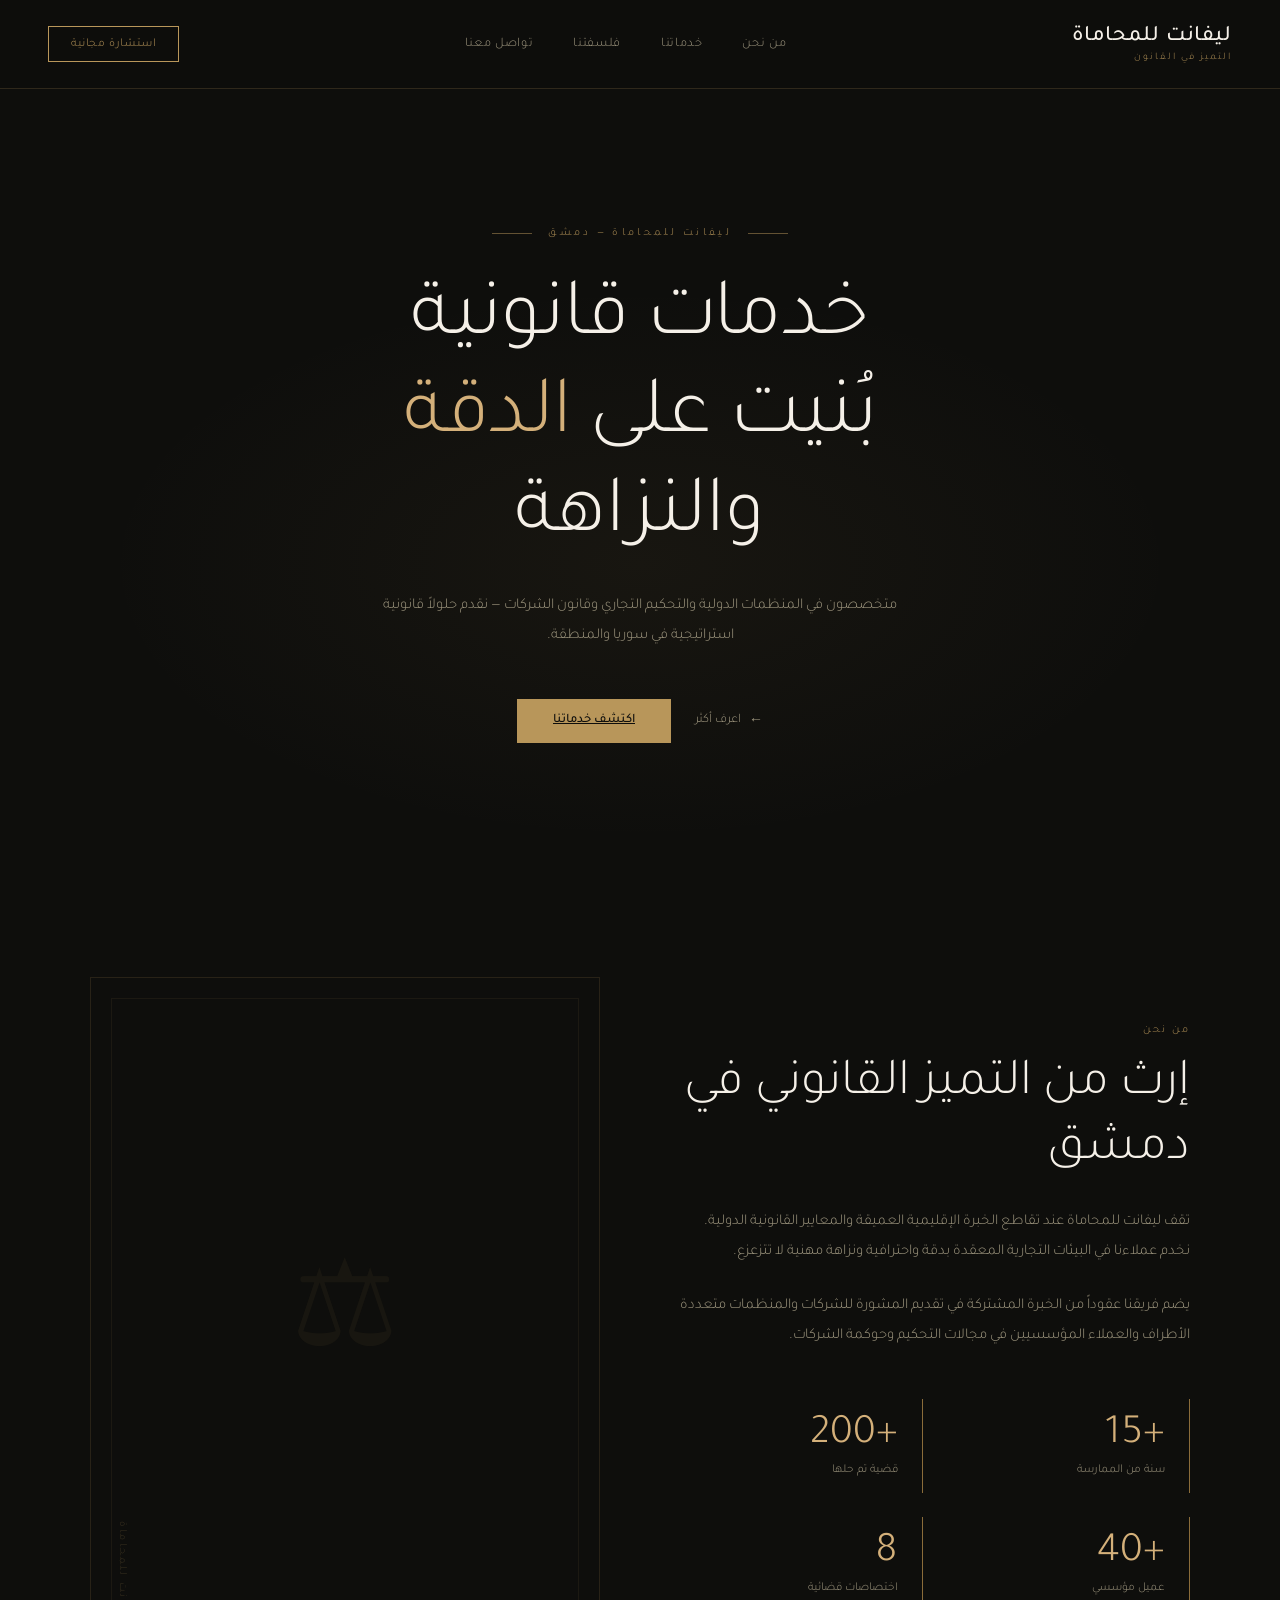
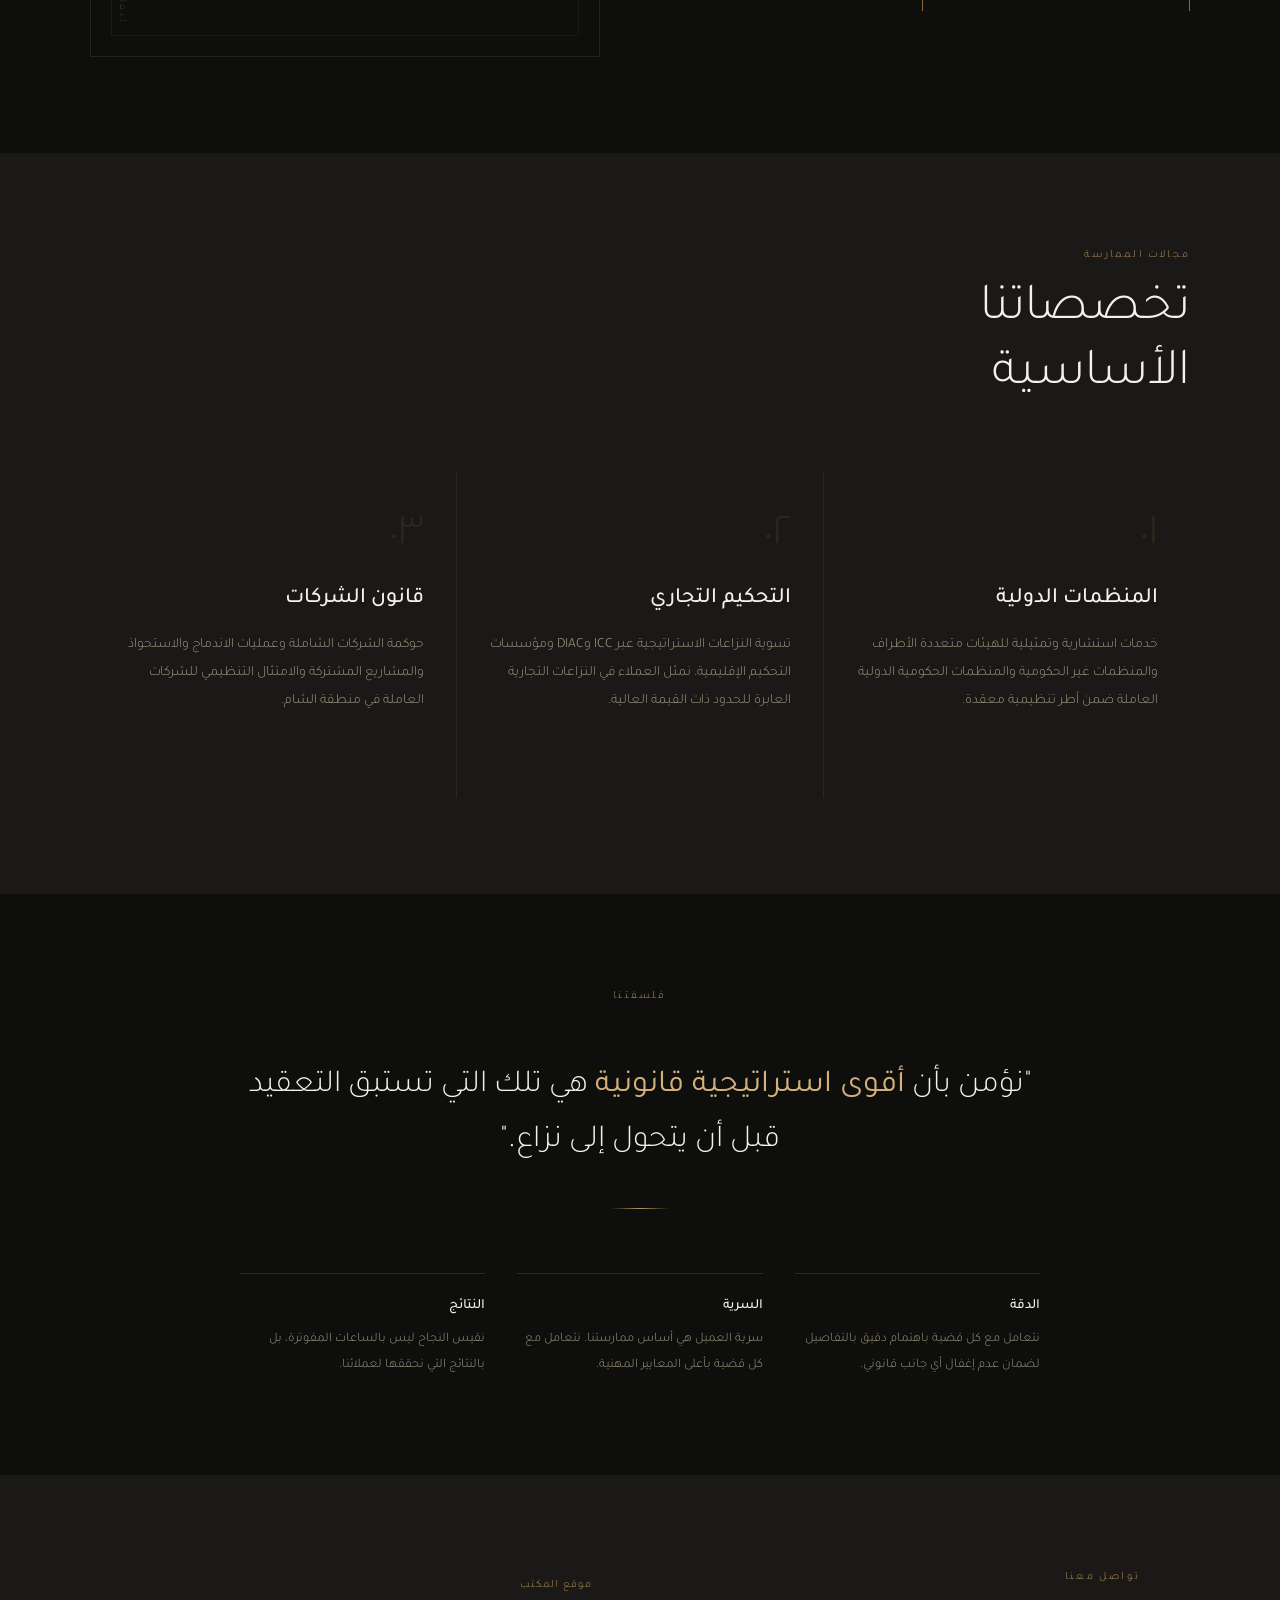
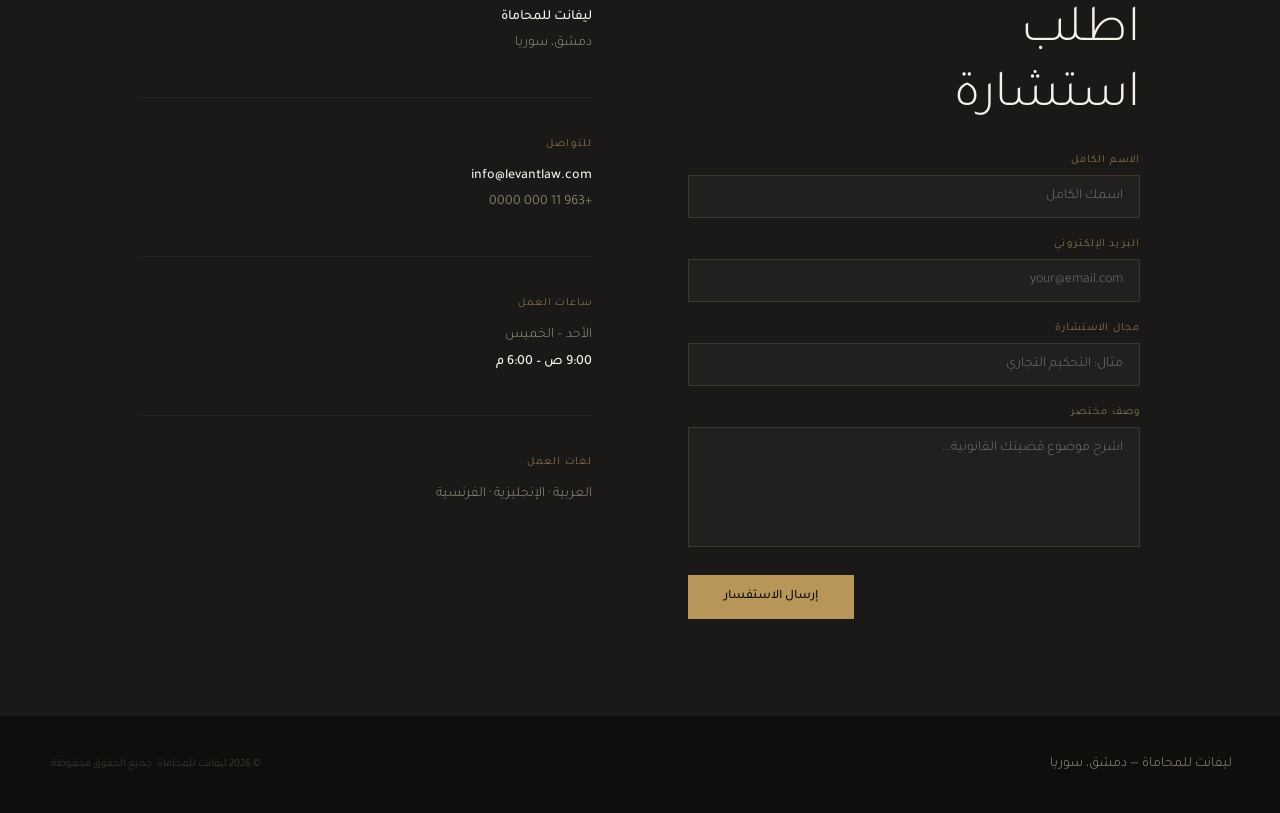
==== index.html @ 90c318d1 "Rename index.html.html to index.html" ====
<!DOCTYPE html>
<html lang="ar" dir="rtl">
<head>
<meta charset="UTF-8">
<meta name="viewport" content="width=device-width, initial-scale=1.0">
<title>ليفانت للمحاماة</title>
<link rel="preconnect" href="https://fonts.googleapis.com">
<link rel="preconnect" href="https://fonts.gstatic.com" crossorigin>
<link href="https://fonts.googleapis.com/css2?family=Cormorant+Garamond:ital,wght@0,300;0,400;1,300&family=Tajawal:wght@300;400;500&display=swap" rel="stylesheet">
<style>
  *{margin:0;padding:0;box-sizing:border-box}
  :root{
    --gold:#b8965a;--gold-light:#d4b07a;--gold-dark:#8a6c3a;
    --dark:#0e0e0c;--dark2:#1a1917;--dark3:#252420;
    --cream:#f5f0e8;--cream2:#ede6d8;
    --text:#e8e0d0;--muted:#a09880;
  }
  html{scroll-behavior:smooth}
  body{background:var(--dark);color:var(--text);font-family:'Tajawal',sans-serif;font-weight:300;overflow-x:hidden}
  nav{
    display:flex;align-items:center;justify-content:space-between;
    padding:1.5rem 3rem;border-bottom:0.5px solid rgba(184,150,90,0.2);
    position:sticky;top:0;background:rgba(14,14,12,0.95);backdrop-filter:blur(10px);z-index:100
  }
  .logo{display:flex;flex-direction:column;gap:2px}
  .logo-main{font-family:'Tajawal',sans-serif;font-size:22px;font-weight:500;letter-spacing:0.04em;color:var(--cream)}
  .logo-sub{font-size:10px;letter-spacing:0.2em;color:var(--gold)}
  .nav-links{display:flex;gap:2.5rem;list-style:none}
  .nav-links a{font-size:13px;letter-spacing:0.05em;color:var(--muted);text-decoration:none;transition:color 0.3s}
  .nav-links a:hover{color:var(--gold)}
  .nav-cta{
    font-size:12px;letter-spacing:0.05em;
    border:0.5px solid var(--gold);padding:10px 22px;color:var(--gold);
    text-decoration:none;transition:all 0.3s;background:transparent;cursor:pointer
  }
  .nav-cta:hover{background:var(--gold);color:var(--dark)}

  .hero{
    min-height:88vh;display:flex;flex-direction:column;align-items:center;justify-content:center;
    text-align:center;padding:4rem 2rem;position:relative;overflow:hidden
  }
  .hero::before{
    content:'';position:absolute;inset:0;
    background:radial-gradient(ellipse 60% 50% at 50% 60%, rgba(184,150,90,0.06) 0%, transparent 70%);
    pointer-events:none
  }
  .hero-eyebrow{
    font-size:11px;letter-spacing:0.3em;color:var(--gold);
    margin-bottom:2rem;display:flex;align-items:center;gap:1rem
  }
  .hero-eyebrow::before,.hero-eyebrow::after{content:'';width:40px;height:0.5px;background:var(--gold);opacity:0.5}
  .hero-title{
    font-family:'Tajawal',sans-serif;font-size:clamp(44px,7vw,82px);
    font-weight:300;line-height:1.2;margin-bottom:1.5rem;
    color:var(--cream)
  }
  .hero-title em{font-style:normal;color:var(--gold-light)}
  .hero-sub{
    font-size:15px;color:var(--muted);margin-bottom:3rem;
    max-width:520px;line-height:2
  }
  .hero-btns{display:flex;gap:1.5rem;align-items:center;justify-content:center;flex-direction:row-reverse}
  .btn-primary{
    background:var(--gold);color:var(--dark);font-size:13px;
    padding:14px 36px;border:none;cursor:pointer;transition:all 0.3s;
    font-family:'Tajawal',sans-serif;font-weight:500
  }
  .btn-primary:hover{background:var(--gold-light)}
  .btn-ghost{
    font-size:13px;color:var(--muted);
    background:none;border:none;cursor:pointer;font-family:'Tajawal',sans-serif;
    display:flex;align-items:center;gap:8px;transition:color 0.3s;text-decoration:none
  }
  .btn-ghost:hover{color:var(--gold)}
  .btn-ghost::before{content:'←';font-size:14px}

  .divider{width:60px;height:0.5px;background:linear-gradient(to right,transparent,var(--gold),transparent);margin:0 auto}

  .section{padding:6rem 3rem}
  .section-label{font-size:11px;letter-spacing:0.2em;color:var(--gold);margin-bottom:1rem;display:block}
  .section-title{font-family:'Tajawal',sans-serif;font-size:clamp(30px,5vw,52px);font-weight:300;color:var(--cream);line-height:1.25;margin-bottom:1.5rem}

  .about{display:grid;grid-template-columns:1fr 1fr;gap:5rem;align-items:center;max-width:1100px;margin:0 auto}
  .about-text p{font-size:15px;line-height:2;color:var(--muted);margin-bottom:1.5rem}
  .about-stat{display:grid;grid-template-columns:1fr 1fr;gap:1.5rem;margin-top:3rem}
  .stat-card{border-right:1px solid var(--gold-dark);padding:1rem 1.5rem}
  .stat-num{font-family:'Tajawal',sans-serif;font-size:42px;font-weight:300;color:var(--gold-light);line-height:1}
  .stat-label{font-size:12px;color:var(--muted);margin-top:6px}
  .about-visual{
    aspect-ratio:3/4;border:0.5px solid rgba(184,150,90,0.15);
    display:flex;align-items:center;justify-content:center;position:relative;overflow:hidden
  }
  .about-visual::before{content:'';position:absolute;inset:20px;border:0.5px solid rgba(184,150,90,0.08)}
  .about-visual-inner{font-size:120px;color:rgba(184,150,90,0.06);font-weight:300;user-select:none;position:relative;z-index:1}
  .about-icon-large{position:absolute;font-size:11px;letter-spacing:0.2em;color:rgba(184,150,90,0.25);writing-mode:vertical-rl;left:1.5rem;bottom:2rem}

  .services-bg{background:var(--dark2)}
  .services-inner{max-width:1100px;margin:0 auto}
  .services-header{margin-bottom:4rem}
  .services-grid{display:grid;grid-template-columns:repeat(3,1fr);gap:1px;background:rgba(184,150,90,0.1)}
  .service-card{background:var(--dark2);padding:2.5rem 2rem;transition:background 0.3s;cursor:default;position:relative;overflow:hidden}
  .service-card:hover{background:var(--dark3)}
  .service-card::before{content:'';position:absolute;top:0;left:0;right:0;height:1px;background:linear-gradient(to right,transparent,rgba(184,150,90,0.4),transparent);transform:scaleX(0);transition:transform 0.4s}
  .service-card:hover::before{transform:scaleX(1)}
  .service-num{font-family:'Tajawal',sans-serif;font-size:48px;color:rgba(184,150,90,0.12);font-weight:300;margin-bottom:1.5rem;line-height:1}
  .service-name{font-family:'Tajawal',sans-serif;font-size:22px;color:var(--cream);font-weight:500;margin-bottom:1rem;line-height:1.4}
  .service-desc{font-size:14px;line-height:2;color:var(--muted)}
  .service-link{display:inline-flex;align-items:center;gap:6px;margin-top:1.5rem;font-size:12px;color:var(--gold);opacity:0;transform:translateY(4px);transition:all 0.3s}
  .service-card:hover .service-link{opacity:1;transform:translateY(0)}

  .approach-bg{background:var(--dark)}
  .approach-inner{max-width:800px;margin:0 auto;text-align:center}
  .approach-quote{font-family:'Tajawal',sans-serif;font-size:clamp(20px,3vw,32px);font-weight:300;color:var(--cream);line-height:1.7;margin:2.5rem 0}
  .approach-quote strong{color:var(--gold-light);font-weight:400}
  .pillars{display:grid;grid-template-columns:repeat(3,1fr);gap:2rem;margin-top:4rem;text-align:right}
  .pillar{border-top:1px solid rgba(184,150,90,0.2);padding-top:1.5rem}
  .pillar-title{font-size:14px;color:var(--cream);font-weight:500;margin-bottom:0.75rem}
  .pillar-text{font-size:13px;line-height:2;color:var(--muted)}

  .contact-bg{background:var(--dark2)}
  .contact-inner{max-width:1000px;margin:0 auto;display:grid;grid-template-columns:1fr 1fr;gap:6rem;align-items:start}
  .contact-form{display:flex;flex-direction:column;gap:1.25rem}
  .form-field{display:flex;flex-direction:column;gap:8px}
  .form-label{font-size:11px;letter-spacing:0.1em;color:var(--gold)}
  .form-input,.form-textarea{
    background:rgba(255,255,255,0.03);border:0.5px solid rgba(184,150,90,0.2);
    color:var(--text);font-family:'Tajawal',sans-serif;font-size:14px;font-weight:300;
    padding:12px 16px;outline:none;transition:border-color 0.3s;resize:none;text-align:right
  }
  .form-input:focus,.form-textarea:focus{border-color:var(--gold)}
  .form-textarea{height:120px}
  .contact-info{padding-top:0.5rem}
  .info-block{margin-bottom:2.5rem;padding-bottom:2.5rem;border-bottom:0.5px solid rgba(184,150,90,0.1)}
  .info-block:last-child{border-bottom:none}
  .info-label{font-size:11px;letter-spacing:0.1em;color:var(--gold);margin-bottom:0.75rem}
  .info-value{font-size:14px;line-height:1.9;color:var(--muted)}
  .info-value strong{color:var(--cream);font-weight:500;display:block}

  footer{
    background:var(--dark);border-top:0.5px solid rgba(184,150,90,0.1);
    padding:2.5rem 3rem;display:flex;justify-content:space-between;align-items:center
  }
  .footer-brand{font-family:'Tajawal',sans-serif;font-size:14px;color:var(--muted)}
  .footer-copy{font-size:11px;color:rgba(160,152,128,0.4)}

  @keyframes fadeUp{from{opacity:0;transform:translateY(20px)}to{opacity:1;transform:translateY(0)}}
  .hero>*{animation:fadeUp 0.8s ease both}
  .hero>*:nth-child(1){animation-delay:0.1s}
  .hero>*:nth-child(2){animation-delay:0.25s}
  .hero>*:nth-child(3){animation-delay:0.4s}
  .hero>*:nth-child(4){animation-delay:0.55s}
</style>
</head>
<body>

<nav>
  <div class="logo">
    <span class="logo-main">ليفانت للمحاماة</span>
    <span class="logo-sub">التميز في القانون</span>
  </div>
  <ul class="nav-links">
    <li><a href="#about">من نحن</a></li>
    <li><a href="#services">خدماتنا</a></li>
    <li><a href="#approach">فلسفتنا</a></li>
    <li><a href="#contact">تواصل معنا</a></li>
  </ul>
  <a href="#contact" class="nav-cta">استشارة مجانية</a>
</nav>

<section class="hero">
  <div class="hero-eyebrow">ليفانت للمحاماة — دمشق</div>
  <h1 class="hero-title">خدمات قانونية<br>بُنيت على <em>الدقة</em><br>والنزاهة</h1>
  <p class="hero-sub">متخصصون في المنظمات الدولية والتحكيم التجاري وقانون الشركات — نقدم حلولاً قانونية استراتيجية في سوريا والمنطقة.</p>
  <div class="hero-btns">
    <a href="#services" class="btn-primary">اكتشف خدماتنا</a>
    <a href="#about" class="btn-ghost">اعرف أكثر</a>
  </div>
</section>

<section class="section" id="about">
  <div class="about">
    <div>
      <span class="section-label">من نحن</span>
      <h2 class="section-title">إرث من التميز القانوني في دمشق</h2>
      <div class="about-text">
        <p>تقف ليفانت للمحاماة عند تقاطع الخبرة الإقليمية العميقة والمعايير القانونية الدولية. نخدم عملاءنا في البيئات التجارية المعقدة بدقة واحترافية ونزاهة مهنية لا تتزعزع.</p>
        <p>يضم فريقنا عقوداً من الخبرة المشتركة في تقديم المشورة للشركات والمنظمات متعددة الأطراف والعملاء المؤسسيين في مجالات التحكيم وحوكمة الشركات.</p>
      </div>
      <div class="about-stat">
        <div class="stat-card">
          <div class="stat-num">+15</div>
          <div class="stat-label">سنة من الممارسة</div>
        </div>
        <div class="stat-card">
          <div class="stat-num">+200</div>
          <div class="stat-label">قضية تم حلها</div>
        </div>
        <div class="stat-card">
          <div class="stat-num">+40</div>
          <div class="stat-label">عميل مؤسسي</div>
        </div>
        <div class="stat-card">
          <div class="stat-num">8</div>
          <div class="stat-label">اختصاصات قضائية</div>
        </div>
      </div>
    </div>
    <div class="about-visual">
      <div class="about-visual-inner">⚖</div>
      <span class="about-icon-large">ليفانت للمحاماة</span>
    </div>
  </div>
</section>

<section class="section services-bg" id="services">
  <div class="services-inner">
    <div class="services-header">
      <span class="section-label">مجالات الممارسة</span>
      <h2 class="section-title">تخصصاتنا<br>الأساسية</h2>
    </div>
    <div class="services-grid">
      <div class="service-card">
        <div class="service-num">٠١</div>
        <div class="service-name">المنظمات الدولية</div>
        <div class="service-desc">خدمات استشارية وتمثيلية للهيئات متعددة الأطراف والمنظمات غير الحكومية والمنظمات الحكومية الدولية العاملة ضمن أطر تنظيمية معقدة.</div>
        <div class="service-link">اعرف أكثر ←</div>
      </div>
      <div class="service-card">
        <div class="service-num">٠٢</div>
        <div class="service-name">التحكيم التجاري</div>
        <div class="service-desc">تسوية النزاعات الاستراتيجية عبر ICC وDIAC ومؤسسات التحكيم الإقليمية. نمثل العملاء في النزاعات التجارية العابرة للحدود ذات القيمة العالية.</div>
        <div class="service-link">اعرف أكثر ←</div>
      </div>
      <div class="service-card">
        <div class="service-num">٠٣</div>
        <div class="service-name">قانون الشركات</div>
        <div class="service-desc">حوكمة الشركات الشاملة وعمليات الاندماج والاستحواذ والمشاريع المشتركة والامتثال التنظيمي للشركات العاملة في منطقة الشام.</div>
        <div class="service-link">اعرف أكثر ←</div>
      </div>
    </div>
  </div>
</section>

<section class="section approach-bg" id="approach">
  <div class="approach-inner">
    <span class="section-label">فلسفتنا</span>
    <div class="divider"></div>
    <p class="approach-quote">"نؤمن بأن <strong>أقوى استراتيجية قانونية</strong> هي تلك التي تستبق التعقيد قبل أن يتحول إلى نزاع."</p>
    <div class="divider"></div>
    <div class="pillars">
      <div class="pillar">
        <div class="pillar-title">الدقة</div>
        <div class="pillar-text">نتعامل مع كل قضية باهتمام دقيق بالتفاصيل لضمان عدم إغفال أي جانب قانوني.</div>
      </div>
      <div class="pillar">
        <div class="pillar-title">السرية</div>
        <div class="pillar-text">سرية العميل هي أساس ممارستنا. نتعامل مع كل قضية بأعلى المعايير المهنية.</div>
      </div>
      <div class="pillar">
        <div class="pillar-title">النتائج</div>
        <div class="pillar-text">نقيس النجاح ليس بالساعات المفوترة، بل بالنتائج التي نحققها لعملائنا.</div>
      </div>
    </div>
  </div>
</section>

<section class="section contact-bg" id="contact">
  <div class="contact-inner">
    <div>
      <span class="section-label">تواصل معنا</span>
      <h2 class="section-title">اطلب<br>استشارة</h2>
      <div class="contact-form">
        <div class="form-field">
          <label class="form-label">الاسم الكامل</label>
          <input class="form-input" type="text" placeholder="اسمك الكامل">
        </div>
        <div class="form-field">
          <label class="form-label">البريد الإلكتروني</label>
          <input class="form-input" type="email" placeholder="your@email.com">
        </div>
        <div class="form-field">
          <label class="form-label">مجال الاستشارة</label>
          <input class="form-input" type="text" placeholder="مثال: التحكيم التجاري">
        </div>
        <div class="form-field">
          <label class="form-label">وصف مختصر</label>
          <textarea class="form-textarea" placeholder="اشرح موضوع قضيتك القانونية..."></textarea>
        </div>
        <button class="btn-primary" style="align-self:flex-end;margin-top:0.5rem">إرسال الاستفسار</button>
      </div>
    </div>
    <div class="contact-info">
      <div class="info-block">
        <div class="info-label">موقع المكتب</div>
        <div class="info-value">
          <strong>ليفانت للمحاماة</strong>
          دمشق، سوريا
        </div>
      </div>
      <div class="info-block">
        <div class="info-label">للتواصل</div>
        <div class="info-value">
          <strong>info@levantlaw.com</strong>
          +963 11 000 0000
        </div>
      </div>
      <div class="info-block">
        <div class="info-label">ساعات العمل</div>
        <div class="info-value">
          الأحد – الخميس<br>
          <strong>9:00 ص – 6:00 م</strong>
        </div>
      </div>
      <div class="info-block">
        <div class="info-label">لغات العمل</div>
        <div class="info-value">العربية · الإنجليزية · الفرنسية</div>
      </div>
    </div>
  </div>
</section>

<footer>
  <div class="footer-brand">ليفانت للمحاماة — دمشق، سوريا</div>
  <div class="footer-copy">© 2026 ليفانت للمحاماة. جميع الحقوق محفوظة.</div>
</footer>

</body>
</html>
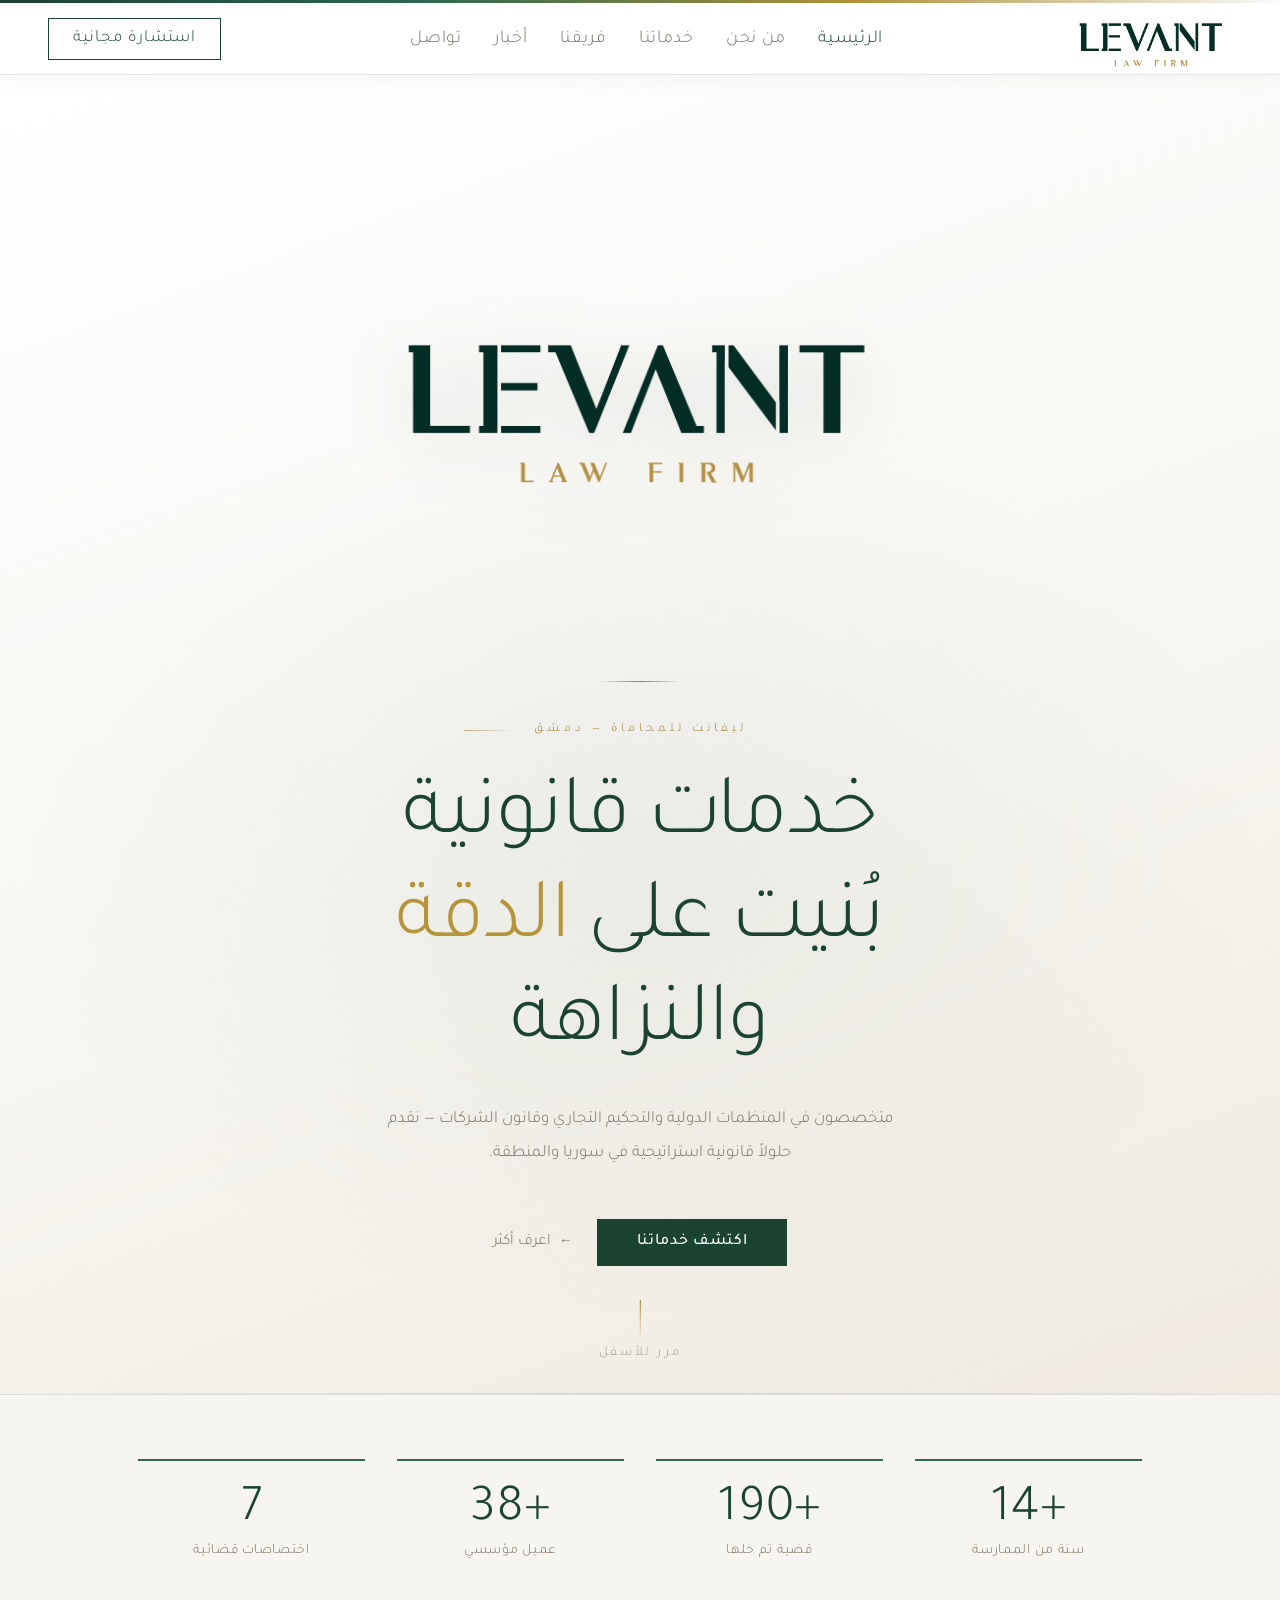
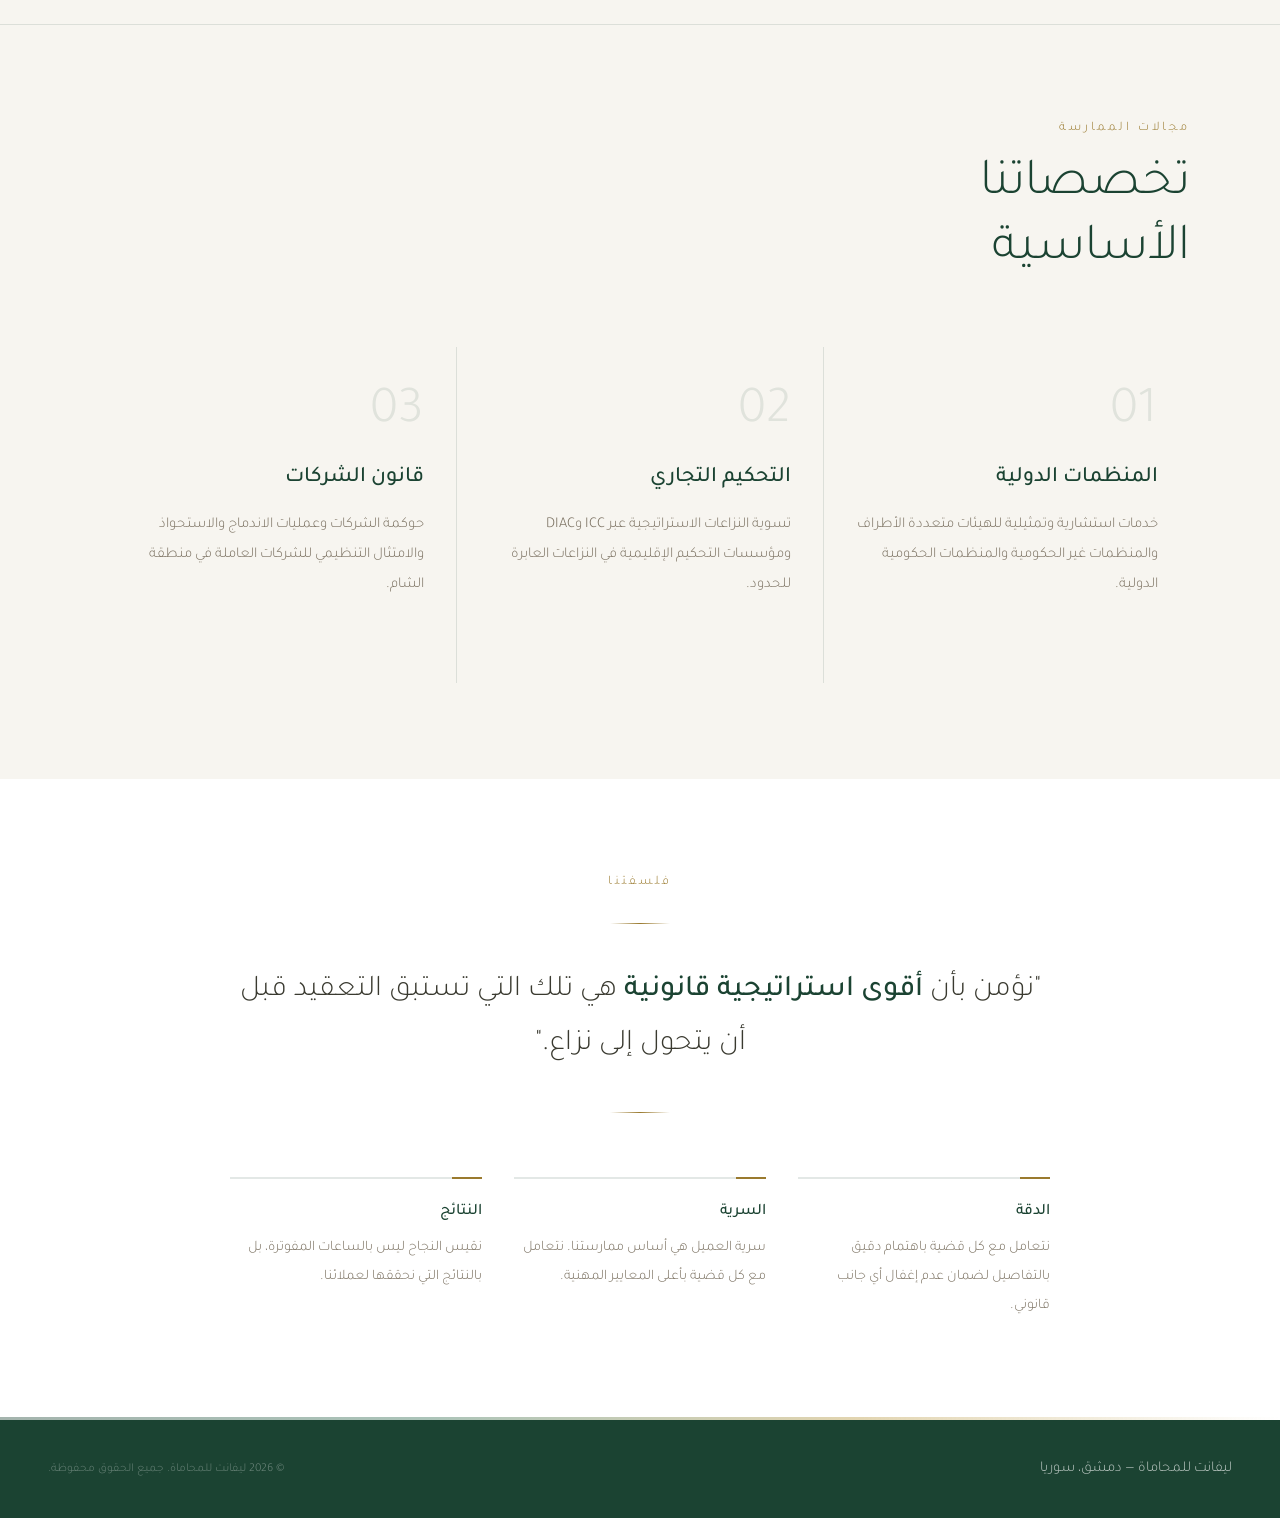
==== commit b6f3e9d7: "Add files via upload" ====
--- a/index.html
+++ b/index.html
@@ -1,328 +1,433 @@
 <!DOCTYPE html>
 <html lang="ar" dir="rtl">
 <head>
-<meta charset="UTF-8">
-<meta name="viewport" content="width=device-width, initial-scale=1.0">
-<title>ليفانت للمحاماة</title>
-<link rel="preconnect" href="https://fonts.googleapis.com">
-<link rel="preconnect" href="https://fonts.gstatic.com" crossorigin>
-<link href="https://fonts.googleapis.com/css2?family=Cormorant+Garamond:ital,wght@0,300;0,400;1,300&family=Tajawal:wght@300;400;500&display=swap" rel="stylesheet">
-<style>
-  *{margin:0;padding:0;box-sizing:border-box}
-  :root{
-    --gold:#b8965a;--gold-light:#d4b07a;--gold-dark:#8a6c3a;
-    --dark:#0e0e0c;--dark2:#1a1917;--dark3:#252420;
-    --cream:#f5f0e8;--cream2:#ede6d8;
-    --text:#e8e0d0;--muted:#a09880;
-  }
-  html{scroll-behavior:smooth}
-  body{background:var(--dark);color:var(--text);font-family:'Tajawal',sans-serif;font-weight:300;overflow-x:hidden}
-  nav{
-    display:flex;align-items:center;justify-content:space-between;
-    padding:1.5rem 3rem;border-bottom:0.5px solid rgba(184,150,90,0.2);
-    position:sticky;top:0;background:rgba(14,14,12,0.95);backdrop-filter:blur(10px);z-index:100
-  }
-  .logo{display:flex;flex-direction:column;gap:2px}
-  .logo-main{font-family:'Tajawal',sans-serif;font-size:22px;font-weight:500;letter-spacing:0.04em;color:var(--cream)}
-  .logo-sub{font-size:10px;letter-spacing:0.2em;color:var(--gold)}
-  .nav-links{display:flex;gap:2.5rem;list-style:none}
-  .nav-links a{font-size:13px;letter-spacing:0.05em;color:var(--muted);text-decoration:none;transition:color 0.3s}
-  .nav-links a:hover{color:var(--gold)}
-  .nav-cta{
-    font-size:12px;letter-spacing:0.05em;
-    border:0.5px solid var(--gold);padding:10px 22px;color:var(--gold);
-    text-decoration:none;transition:all 0.3s;background:transparent;cursor:pointer
-  }
-  .nav-cta:hover{background:var(--gold);color:var(--dark)}
-
-  .hero{
-    min-height:88vh;display:flex;flex-direction:column;align-items:center;justify-content:center;
-    text-align:center;padding:4rem 2rem;position:relative;overflow:hidden
-  }
-  .hero::before{
-    content:'';position:absolute;inset:0;
-    background:radial-gradient(ellipse 60% 50% at 50% 60%, rgba(184,150,90,0.06) 0%, transparent 70%);
-    pointer-events:none
-  }
-  .hero-eyebrow{
-    font-size:11px;letter-spacing:0.3em;color:var(--gold);
-    margin-bottom:2rem;display:flex;align-items:center;gap:1rem
-  }
-  .hero-eyebrow::before,.hero-eyebrow::after{content:'';width:40px;height:0.5px;background:var(--gold);opacity:0.5}
-  .hero-title{
-    font-family:'Tajawal',sans-serif;font-size:clamp(44px,7vw,82px);
-    font-weight:300;line-height:1.2;margin-bottom:1.5rem;
-    color:var(--cream)
-  }
-  .hero-title em{font-style:normal;color:var(--gold-light)}
-  .hero-sub{
-    font-size:15px;color:var(--muted);margin-bottom:3rem;
-    max-width:520px;line-height:2
-  }
-  .hero-btns{display:flex;gap:1.5rem;align-items:center;justify-content:center;flex-direction:row-reverse}
-  .btn-primary{
-    background:var(--gold);color:var(--dark);font-size:13px;
-    padding:14px 36px;border:none;cursor:pointer;transition:all 0.3s;
-    font-family:'Tajawal',sans-serif;font-weight:500
-  }
-  .btn-primary:hover{background:var(--gold-light)}
-  .btn-ghost{
-    font-size:13px;color:var(--muted);
-    background:none;border:none;cursor:pointer;font-family:'Tajawal',sans-serif;
-    display:flex;align-items:center;gap:8px;transition:color 0.3s;text-decoration:none
-  }
-  .btn-ghost:hover{color:var(--gold)}
-  .btn-ghost::before{content:'←';font-size:14px}
-
-  .divider{width:60px;height:0.5px;background:linear-gradient(to right,transparent,var(--gold),transparent);margin:0 auto}
-
-  .section{padding:6rem 3rem}
-  .section-label{font-size:11px;letter-spacing:0.2em;color:var(--gold);margin-bottom:1rem;display:block}
-  .section-title{font-family:'Tajawal',sans-serif;font-size:clamp(30px,5vw,52px);font-weight:300;color:var(--cream);line-height:1.25;margin-bottom:1.5rem}
-
-  .about{display:grid;grid-template-columns:1fr 1fr;gap:5rem;align-items:center;max-width:1100px;margin:0 auto}
-  .about-text p{font-size:15px;line-height:2;color:var(--muted);margin-bottom:1.5rem}
-  .about-stat{display:grid;grid-template-columns:1fr 1fr;gap:1.5rem;margin-top:3rem}
-  .stat-card{border-right:1px solid var(--gold-dark);padding:1rem 1.5rem}
-  .stat-num{font-family:'Tajawal',sans-serif;font-size:42px;font-weight:300;color:var(--gold-light);line-height:1}
-  .stat-label{font-size:12px;color:var(--muted);margin-top:6px}
-  .about-visual{
-    aspect-ratio:3/4;border:0.5px solid rgba(184,150,90,0.15);
-    display:flex;align-items:center;justify-content:center;position:relative;overflow:hidden
-  }
-  .about-visual::before{content:'';position:absolute;inset:20px;border:0.5px solid rgba(184,150,90,0.08)}
-  .about-visual-inner{font-size:120px;color:rgba(184,150,90,0.06);font-weight:300;user-select:none;position:relative;z-index:1}
-  .about-icon-large{position:absolute;font-size:11px;letter-spacing:0.2em;color:rgba(184,150,90,0.25);writing-mode:vertical-rl;left:1.5rem;bottom:2rem}
-
-  .services-bg{background:var(--dark2)}
-  .services-inner{max-width:1100px;margin:0 auto}
-  .services-header{margin-bottom:4rem}
-  .services-grid{display:grid;grid-template-columns:repeat(3,1fr);gap:1px;background:rgba(184,150,90,0.1)}
-  .service-card{background:var(--dark2);padding:2.5rem 2rem;transition:background 0.3s;cursor:default;position:relative;overflow:hidden}
-  .service-card:hover{background:var(--dark3)}
-  .service-card::before{content:'';position:absolute;top:0;left:0;right:0;height:1px;background:linear-gradient(to right,transparent,rgba(184,150,90,0.4),transparent);transform:scaleX(0);transition:transform 0.4s}
-  .service-card:hover::before{transform:scaleX(1)}
-  .service-num{font-family:'Tajawal',sans-serif;font-size:48px;color:rgba(184,150,90,0.12);font-weight:300;margin-bottom:1.5rem;line-height:1}
-  .service-name{font-family:'Tajawal',sans-serif;font-size:22px;color:var(--cream);font-weight:500;margin-bottom:1rem;line-height:1.4}
-  .service-desc{font-size:14px;line-height:2;color:var(--muted)}
-  .service-link{display:inline-flex;align-items:center;gap:6px;margin-top:1.5rem;font-size:12px;color:var(--gold);opacity:0;transform:translateY(4px);transition:all 0.3s}
-  .service-card:hover .service-link{opacity:1;transform:translateY(0)}
-
-  .approach-bg{background:var(--dark)}
-  .approach-inner{max-width:800px;margin:0 auto;text-align:center}
-  .approach-quote{font-family:'Tajawal',sans-serif;font-size:clamp(20px,3vw,32px);font-weight:300;color:var(--cream);line-height:1.7;margin:2.5rem 0}
-  .approach-quote strong{color:var(--gold-light);font-weight:400}
-  .pillars{display:grid;grid-template-columns:repeat(3,1fr);gap:2rem;margin-top:4rem;text-align:right}
-  .pillar{border-top:1px solid rgba(184,150,90,0.2);padding-top:1.5rem}
-  .pillar-title{font-size:14px;color:var(--cream);font-weight:500;margin-bottom:0.75rem}
-  .pillar-text{font-size:13px;line-height:2;color:var(--muted)}
-
-  .contact-bg{background:var(--dark2)}
-  .contact-inner{max-width:1000px;margin:0 auto;display:grid;grid-template-columns:1fr 1fr;gap:6rem;align-items:start}
-  .contact-form{display:flex;flex-direction:column;gap:1.25rem}
-  .form-field{display:flex;flex-direction:column;gap:8px}
-  .form-label{font-size:11px;letter-spacing:0.1em;color:var(--gold)}
-  .form-input,.form-textarea{
-    background:rgba(255,255,255,0.03);border:0.5px solid rgba(184,150,90,0.2);
-    color:var(--text);font-family:'Tajawal',sans-serif;font-size:14px;font-weight:300;
-    padding:12px 16px;outline:none;transition:border-color 0.3s;resize:none;text-align:right
-  }
-  .form-input:focus,.form-textarea:focus{border-color:var(--gold)}
-  .form-textarea{height:120px}
-  .contact-info{padding-top:0.5rem}
-  .info-block{margin-bottom:2.5rem;padding-bottom:2.5rem;border-bottom:0.5px solid rgba(184,150,90,0.1)}
-  .info-block:last-child{border-bottom:none}
-  .info-label{font-size:11px;letter-spacing:0.1em;color:var(--gold);margin-bottom:0.75rem}
-  .info-value{font-size:14px;line-height:1.9;color:var(--muted)}
-  .info-value strong{color:var(--cream);font-weight:500;display:block}
-
-  footer{
-    background:var(--dark);border-top:0.5px solid rgba(184,150,90,0.1);
-    padding:2.5rem 3rem;display:flex;justify-content:space-between;align-items:center
-  }
-  .footer-brand{font-family:'Tajawal',sans-serif;font-size:14px;color:var(--muted)}
-  .footer-copy{font-size:11px;color:rgba(160,152,128,0.4)}
-
-  @keyframes fadeUp{from{opacity:0;transform:translateY(20px)}to{opacity:1;transform:translateY(0)}}
-  .hero>*{animation:fadeUp 0.8s ease both}
-  .hero>*:nth-child(1){animation-delay:0.1s}
-  .hero>*:nth-child(2){animation-delay:0.25s}
-  .hero>*:nth-child(3){animation-delay:0.4s}
-  .hero>*:nth-child(4){animation-delay:0.55s}
-</style>
+  <meta charset="UTF-8">
+  <meta name="viewport" content="width=device-width, initial-scale=1.0">
+  <title>ليفانت للمحاماة</title>
+  <meta name="description" content="ليفانت للمحاماة — متخصصون في المنظمات الدولية والتحكيم التجاري وقانون الشركات في دمشق وسوريا والمنطقة.">
+
+  <!-- Favicon: inline SVG of LEVANT logo mark -->
+  <link rel="icon" type="image/png" href="[data-uri]">
+
+  <link rel="preconnect" href="https://fonts.googleapis.com">
+  <link rel="preconnect" href="https://fonts.gstatic.com" crossorigin>
+  <link href="https://fonts.googleapis.com/css2?family=Cormorant+Garamond:ital,wght@0,400;0,600;1,400&family=Tajawal:wght@300;400;500;700&display=swap" rel="stylesheet">
+
+  <link rel="stylesheet" href="style.css">
 </head>
 <body>
 
-<nav>
+<div class="green-bar"></div>
+
+<!-- ===== NAV ===== -->
+<nav id="mainNav">
   <div class="logo">
-    <span class="logo-main">ليفانت للمحاماة</span>
-    <span class="logo-sub">التميز في القانون</span>
+    <img src="[data-uri]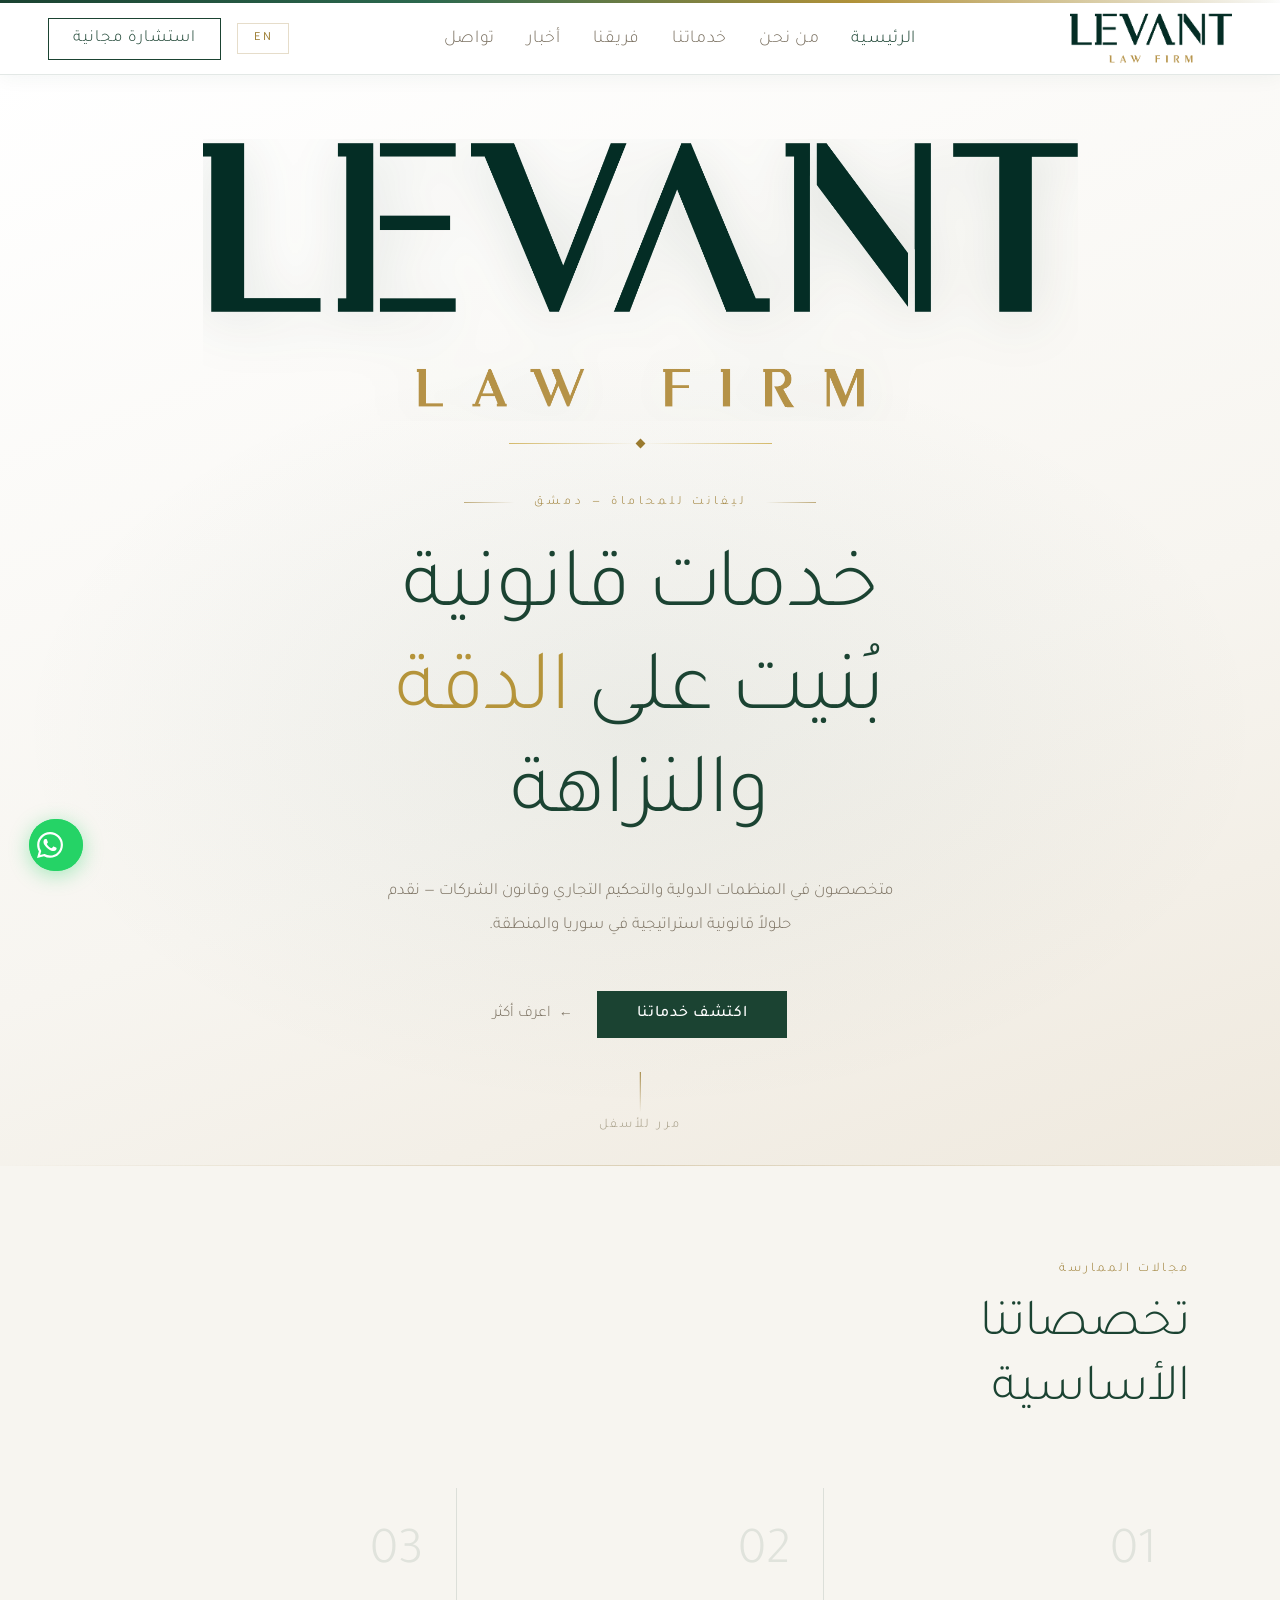
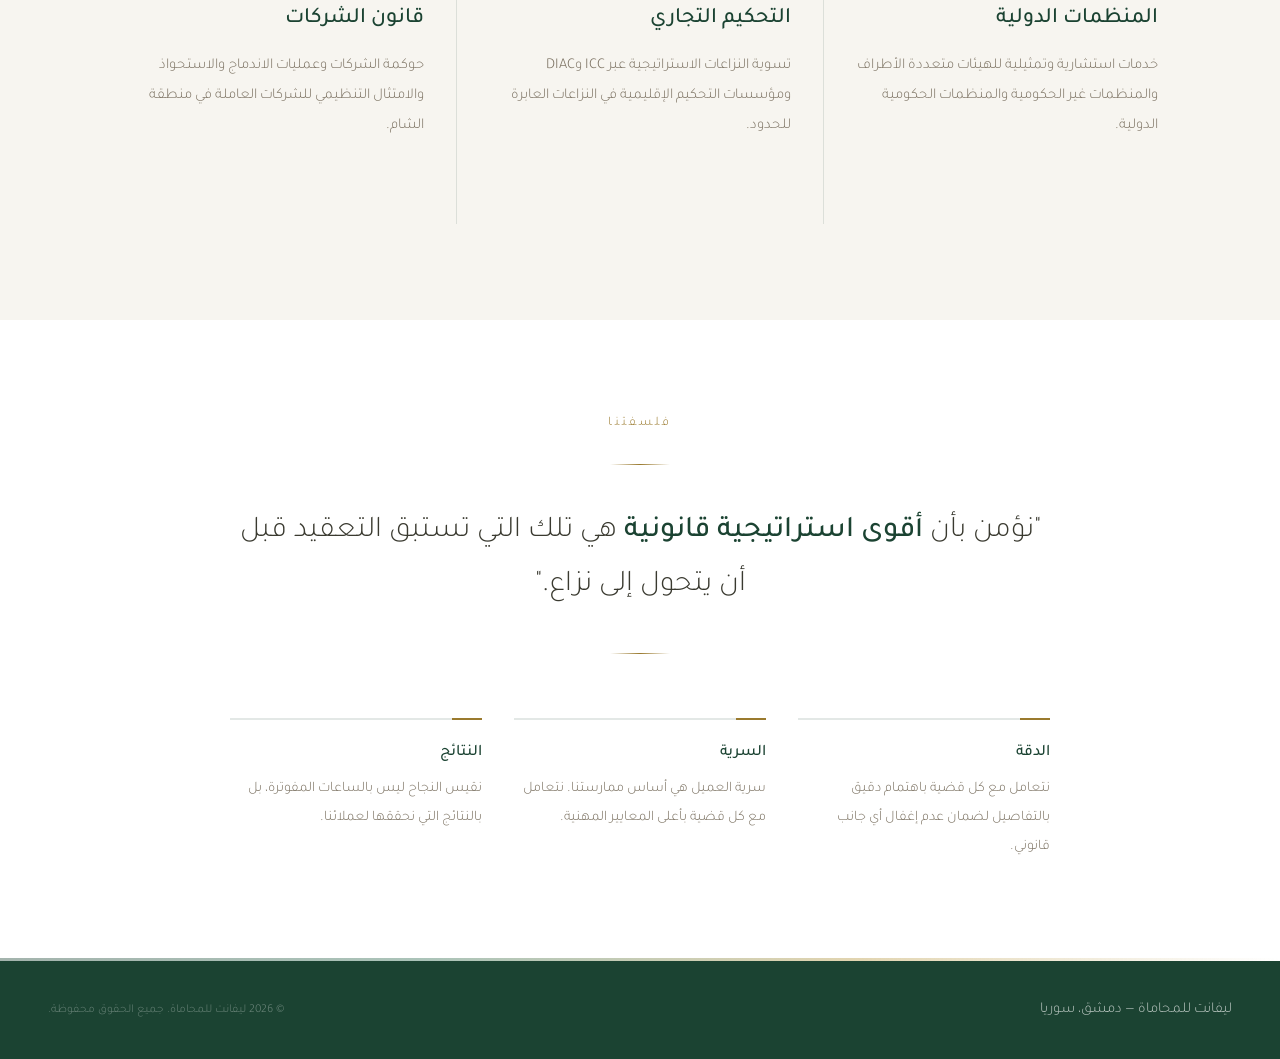
==== commit 9f7f4882: "Add files via upload" ====
--- a/index.html
+++ b/index.html
@@ -1,18 +1,13 @@
 <!DOCTYPE html>
-<html lang="ar" dir="rtl">
+<html lang="ar" dir="rtl" data-lang="ar">
 <head>
   <meta charset="UTF-8">
   <meta name="viewport" content="width=device-width, initial-scale=1.0">
-  <title>ليفانت للمحاماة</title>
-  <meta name="description" content="ليفانت للمحاماة — متخصصون في المنظمات الدولية والتحكيم التجاري وقانون الشركات في دمشق وسوريا والمنطقة.">
-
-  <!-- Favicon: inline SVG of LEVANT logo mark -->
-  <link rel="icon" type="image/png" href="[data-uri]">
-
+  <title>Levant Law Firm | ليفانت للمحاماة</title>
+  <meta name="description" content="Levant Law Firm — Specialists in International Organizations, Commercial Arbitration & Corporate Law in Damascus, Syria.">
   <link rel="preconnect" href="https://fonts.googleapis.com">
   <link rel="preconnect" href="https://fonts.gstatic.com" crossorigin>
   <link href="https://fonts.googleapis.com/css2?family=Cormorant+Garamond:ital,wght@0,400;0,600;1,400&family=Tajawal:wght@300;400;500;700&display=swap" rel="stylesheet">
-
   <link rel="stylesheet" href="style.css">
 </head>
 <body>
@@ -22,19 +17,27 @@
 <!-- ===== NAV ===== -->
 <nav id="mainNav">
   <div class="logo">
-    <img src="[data-uri]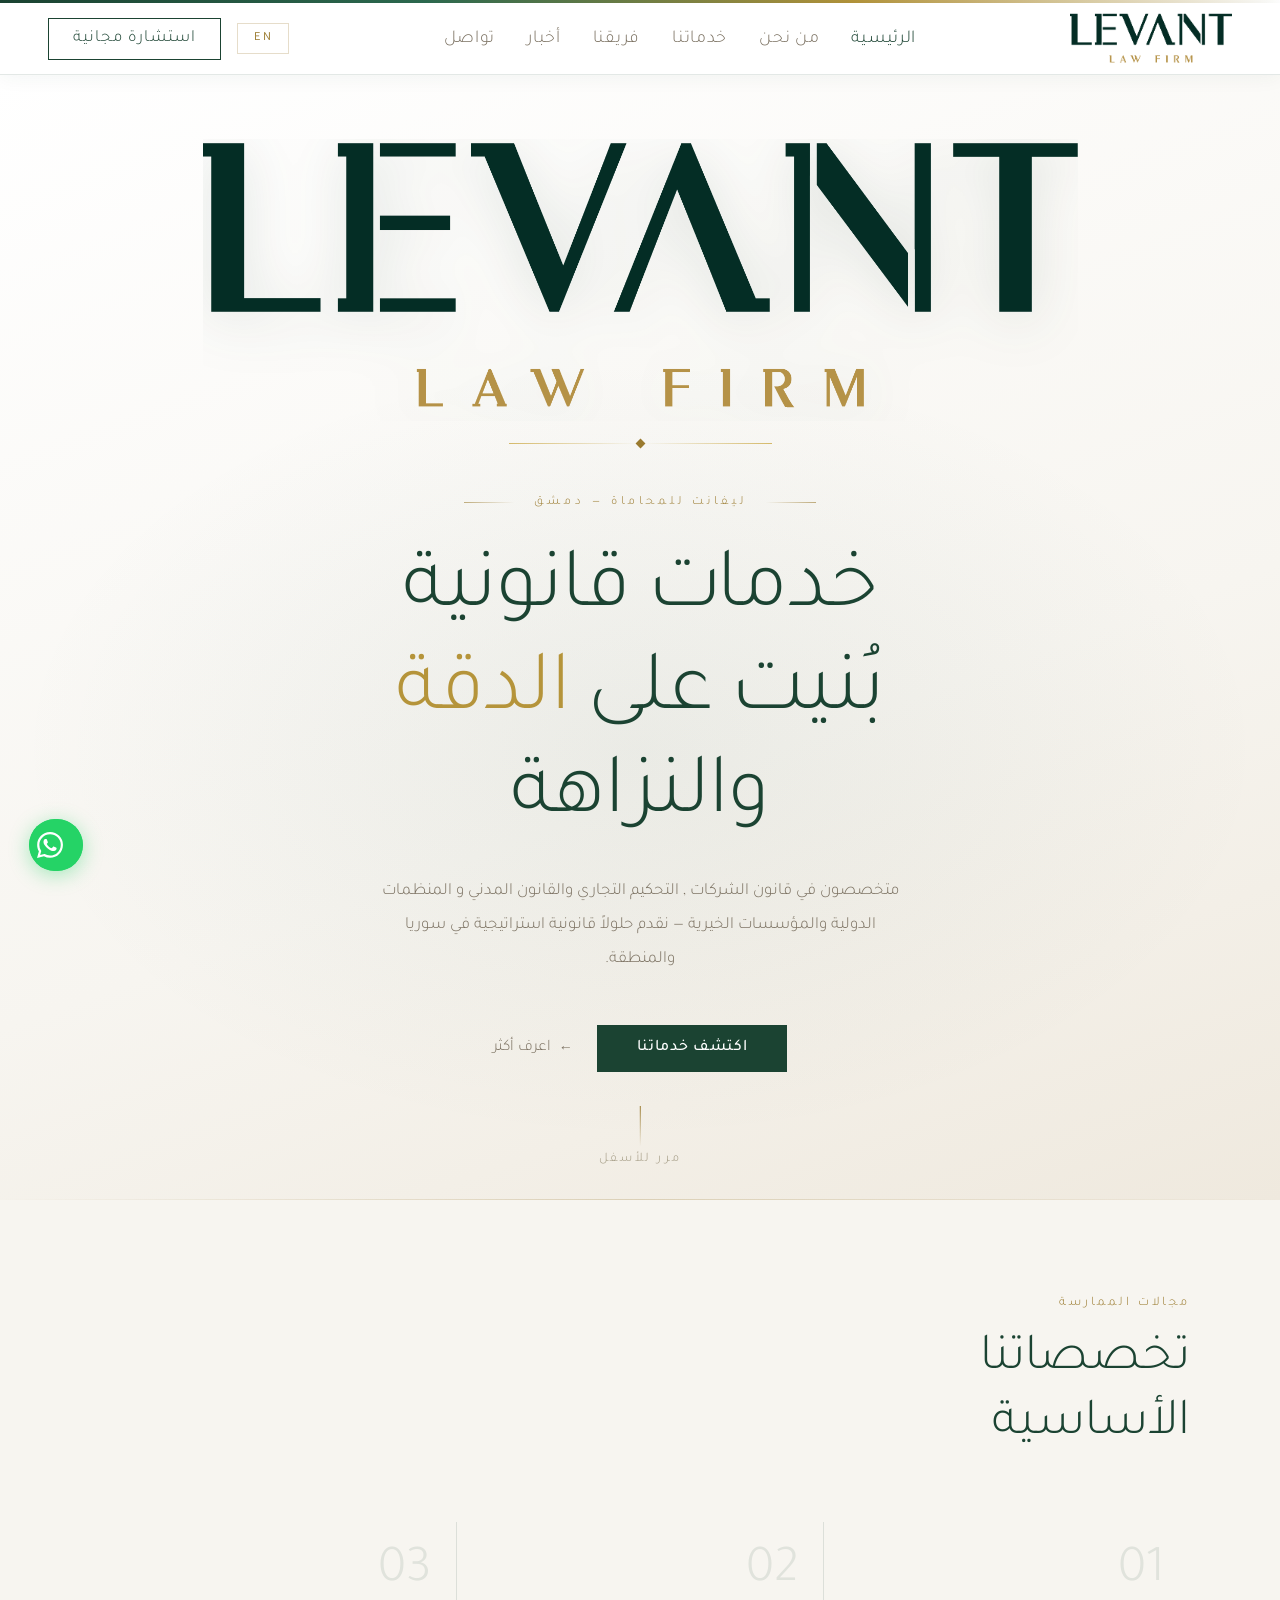
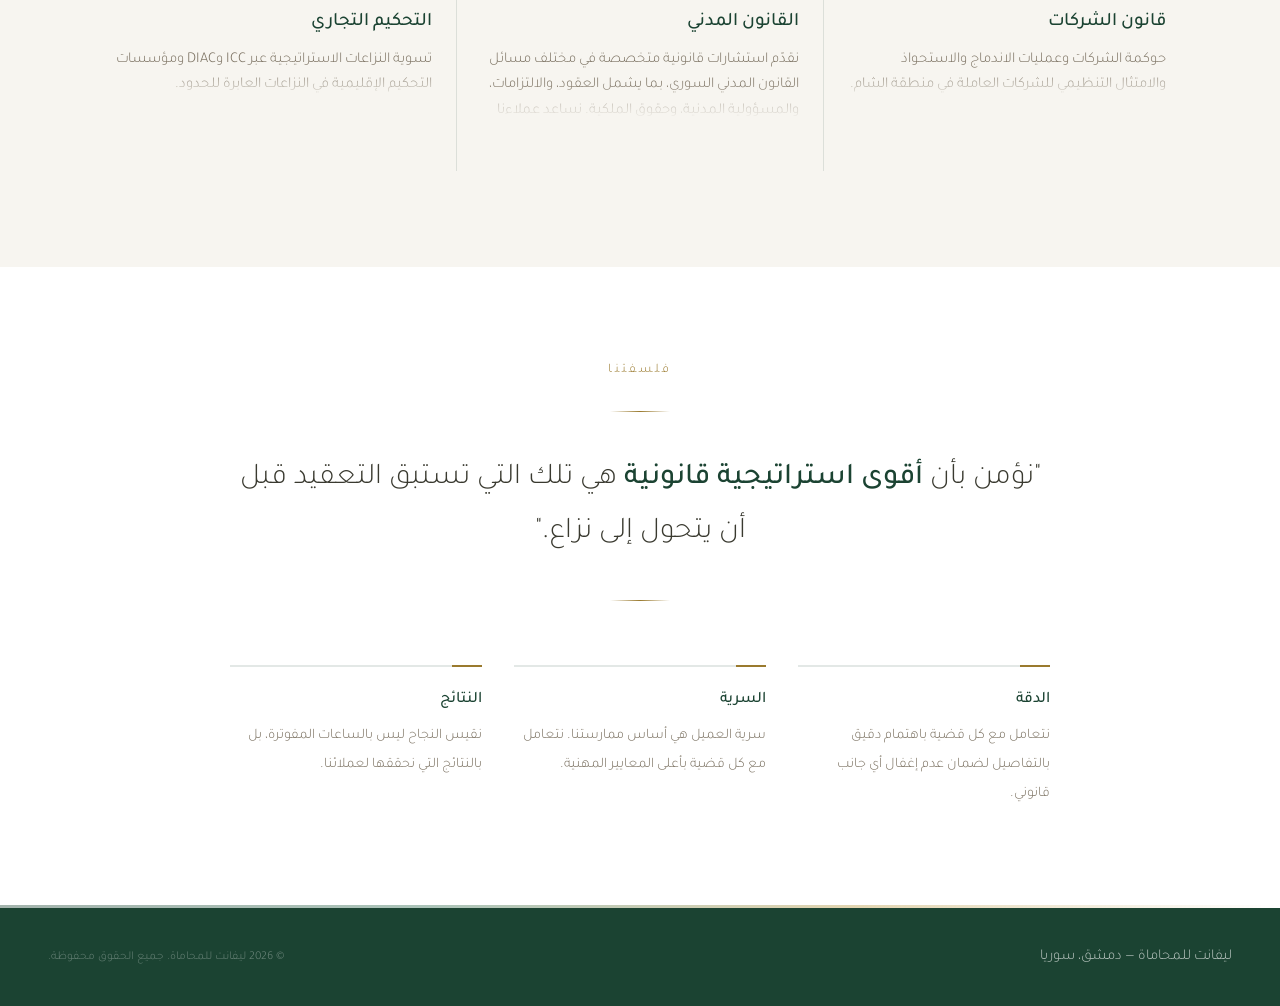
==== commit 3ac00808: "Add files via upload" ====
--- a/index.html
+++ b/index.html
@@ -5,9 +5,21 @@
   <meta name="viewport" content="width=device-width, initial-scale=1.0">
   <title>Levant Law Firm | ليفانت للمحاماة</title>
   <meta name="description" content="Levant Law Firm — Specialists in International Organizations, Commercial Arbitration & Corporate Law in Damascus, Syria.">
+  <meta property="og:type" content="website">
+  <meta property="og:title" content="Levant Law Firm | ليفانت للمحاماة">
+  <meta property="og:description" content="Specialists in International Organizations, Commercial Arbitration & Corporate Law in Damascus, Syria.">
+  <meta property="og:image" content="Artboard 1.png">
+  <meta property="og:locale" content="ar_SY">
+  <meta property="og:locale:alternate" content="en_US">
+  <meta name="twitter:card" content="summary_large_image">
+  <meta name="twitter:title" content="Levant Law Firm | ليفانت للمحاماة">
+  <meta name="twitter:image" content="Artboard 1.png">
+  <link rel="icon" type="image/x-icon" href="favicon.ico">
+  <link rel="icon" type="image/png" sizes="32x32" href="TAP.png">
+  <link rel="apple-touch-icon" sizes="180x180" href="apple-touch-icon.png">
   <link rel="preconnect" href="https://fonts.googleapis.com">
   <link rel="preconnect" href="https://fonts.gstatic.com" crossorigin>
-  <link href="https://fonts.googleapis.com/css2?family=Cormorant+Garamond:ital,wght@0,400;0,600;1,400&family=Tajawal:wght@300;400;500;700&display=swap" rel="stylesheet">
+  <link href="https://fonts.googleapis.com/css2?family=Source+Sans+3:ital,wght@0,200..900;1,200..900&family=Tajawal:wght@300;400;500;700&display=swap" rel="stylesheet">
   <link rel="stylesheet" href="style.css">
 </head>
 <body>
@@ -17,7 +29,9 @@
 <!-- ===== NAV ===== -->
 <nav id="mainNav">
   <div class="logo">
-    <img src="PNG.png" alt="Levant Law Firm">
+    <a href="#" data-page="home" style="display:block;line-height:0;">
+      <img src="PNG.png" alt="Levant Law Firm">
+    </a>
   </div>
 
   <ul class="nav-links">
@@ -46,6 +60,7 @@
 
 <!-- Mobile Menu -->
 <div class="nav-mobile" id="navMobile">
+  <button class="nav-mobile-close" onclick="toggleMobile()" aria-label="Close menu">✕</button>
   <a href="#" data-page="home"><span data-ar="الرئيسية" data-en="Home"></span></a>
   <a href="#" data-page="about"><span data-ar="من نحن" data-en="About"></span></a>
   <a href="#" data-page="services"><span data-ar="خدماتنا" data-en="Services"></span></a>
@@ -84,7 +99,7 @@
       <span data-ar="خدمات قانونية<br>بُنيت على <em>الدقة</em><br>والنزاهة" data-en="Legal Services<br>Built on <em>Precision</em><br>& Integrity"></span>
     </h1>
     <p class="hero-sub animate-fade-up" style="animation-delay:0.5s">
-      <span data-ar="متخصصون في المنظمات الدولية والتحكيم التجاري وقانون الشركات — نقدم حلولاً قانونية استراتيجية في سوريا والمنطقة." data-en="Specialists in International Organizations, Commercial Arbitration & Corporate Law — delivering strategic legal solutions across Syria and the region."></span>
+      <span data-ar="متخصصون في قانون الشركات , التحكيم التجاري والقانون المدني و المنظمات الدولية والمؤسسات الخيرية — نقدم حلولاً قانونية استراتيجية في سوريا والمنطقة." data-en="Specialists in corporate law, commercial arbitration, civil law, international organizations and charities — we provide strategic legal solutions in Syria and the region."></span>
     </p>
     <div class="hero-btns animate-fade-up" style="animation-delay:0.65s">
       <a href="#" class="btn-primary" data-page="services"><span data-ar="اكتشف خدماتنا" data-en="Our Services"></span></a>
@@ -108,20 +123,20 @@
       <div class="services-grid">
         <div class="service-card stagger-in" style="--i:0">
           <div class="service-num">01</div>
-          <div class="service-name"><span data-ar="المنظمات الدولية" data-en="International Organizations"></span></div>
-          <div class="service-desc"><span data-ar="خدمات استشارية وتمثيلية للهيئات متعددة الأطراف والمنظمات غير الحكومية والمنظمات الحكومية الدولية." data-en="Advisory and representational services for multilateral bodies, NGOs, and inter-governmental organizations."></span></div>
+          <div class="service-name"><span data-ar="قانون الشركات" data-en="Corporate Law"></span></div>
+          <div class="service-desc"><span data-ar="حوكمة الشركات وعمليات الاندماج والاستحواذ والامتثال التنظيمي للشركات العاملة في منطقة الشام." data-en="Corporate governance, mergers & acquisitions and regulatory compliance for businesses operating in the Levant region."></span></div>
           <button class="service-link" data-page="services"><span data-ar="اعرف أكثر ←" data-en="Learn More →"></span></button>
         </div>
         <div class="service-card stagger-in" style="--i:1">
           <div class="service-num">02</div>
+          <div class="service-name"><span data-ar="القانون المدني" data-en="Civil Law"></span></div>
+          <div class="service-desc"><span data-ar="نقدّم استشارات قانونية متخصصة في مختلف مسائل القانون المدني السوري، بما يشمل العقود، والالتزامات، والمسؤولية المدنية، وحقوق الملكية. نساعد عملاءنا على حماية حقوقهم وتسوية النزاعات القانونية بكفاءة، مع تقديم حلول قانونية دقيقة تتوافق مع التشريعات السورية النافذة." data-en="We provide specialized legal services in all areas of Syrian Civil Law, including contracts, obligations, civil liability, and property rights. Our team assists clients in protecting their legal interests, resolving disputes efficiently, and delivering practical legal solutions in accordance with applicable Syrian legislation."></span></div>
+          <button class="service-link" data-page="services"><span data-ar="اعرف أكثر ←" data-en="Learn More →"></span></button>
+        </div>
+        <div class="service-card stagger-in" style="--i:2">
+          <div class="service-num">03</div>
           <div class="service-name"><span data-ar="التحكيم التجاري" data-en="Commercial Arbitration"></span></div>
           <div class="service-desc"><span data-ar="تسوية النزاعات الاستراتيجية عبر ICC وDIAC ومؤسسات التحكيم الإقليمية في النزاعات العابرة للحدود." data-en="Strategic dispute resolution through ICC, DIAC and regional arbitration institutions for cross-border disputes."></span></div>
-          <button class="service-link" data-page="services"><span data-ar="اعرف أكثر ←" data-en="Learn More →"></span></button>
-        </div>
-        <div class="service-card stagger-in" style="--i:2">
-          <div class="service-num">03</div>
-          <div class="service-name"><span data-ar="قانون الشركات" data-en="Corporate Law"></span></div>
-          <div class="service-desc"><span data-ar="حوكمة الشركات وعمليات الاندماج والاستحواذ والامتثال التنظيمي للشركات العاملة في منطقة الشام." data-en="Corporate governance, mergers & acquisitions and regulatory compliance for businesses operating in the Levant region."></span></div>
           <button class="service-link" data-page="services"><span data-ar="اعرف أكثر ←" data-en="Learn More →"></span></button>
         </div>
       </div>
@@ -206,40 +221,59 @@
       <div class="services-grid services-grid-full">
         <div class="service-card stagger-in" style="--i:0">
           <div class="service-num">01</div>
-          <div class="service-name"><span data-ar="المنظمات الدولية" data-en="International Organizations"></span></div>
-          <div class="service-desc"><span data-ar="خدمات استشارية وتمثيلية للهيئات متعددة الأطراف والمنظمات غير الحكومية والمنظمات الحكومية الدولية." data-en="Advisory and representational services for multilateral bodies, NGOs and inter-governmental organizations."></span></div>
-          <button class="service-link" data-page="contact"><span data-ar="تواصل معنا ←" data-en="Contact Us →"></span></button>
+          <div class="service-name"><span data-ar="قانون الشركات" data-en="Corporate Law"></span></div>
+          <div class="service-desc"><span data-ar="حوكمة الشركات وعمليات الاندماج والاستحواذ والامتثال التنظيمي للشركات العاملة في منطقة الشام." data-en="Corporate governance, mergers & acquisitions and regulatory compliance for businesses operating in the Levant region."></span></div>
+          <button class="service-link read-more-btn" onclick="toggleReadMore(this)"><span data-ar="اقرأ المزيد ↓" data-en="Read More ↓"></span></button>
         </div>
         <div class="service-card stagger-in" style="--i:1">
           <div class="service-num">02</div>
+          <div class="service-name"><span data-ar="القانون المدني" data-en="Civil Law"></span></div>
+          <div class="service-desc"><span data-ar="نقدّم استشارات قانونية متخصصة في مختلف مسائل القانون المدني السوري، بما يشمل العقود، والالتزامات، والمسؤولية المدنية، وحقوق الملكية. نساعد عملاءنا على حماية حقوقهم وتسوية النزاعات القانونية بكفاءة، مع تقديم حلول قانونية دقيقة تتوافق مع التشريعات السورية النافذة." data-en="We provide specialized legal services in all areas of Syrian Civil Law, including contracts, obligations, civil liability, and property rights. Our team assists clients in protecting their legal interests, resolving disputes efficiently, and delivering practical legal solutions in accordance with applicable Syrian legislation."></span></div>
+          <button class="service-link read-more-btn" onclick="toggleReadMore(this)"><span data-ar="اقرأ المزيد ↓" data-en="Read More ↓"></span></button>
+        </div>
+        <div class="service-card stagger-in" style="--i:2">
+          <div class="service-num">03</div>
           <div class="service-name"><span data-ar="التحكيم التجاري" data-en="Commercial Arbitration"></span></div>
           <div class="service-desc"><span data-ar="تسوية النزاعات الاستراتيجية عبر ICC وDIAC ومؤسسات التحكيم الإقليمية في النزاعات العابرة للحدود." data-en="Strategic dispute resolution through ICC, DIAC and regional arbitration institutions for cross-border disputes."></span></div>
-          <button class="service-link" data-page="contact"><span data-ar="تواصل معنا ←" data-en="Contact Us →"></span></button>
-        </div>
-        <div class="service-card stagger-in" style="--i:2">
-          <div class="service-num">03</div>
-          <div class="service-name"><span data-ar="قانون الشركات" data-en="Corporate Law"></span></div>
-          <div class="service-desc"><span data-ar="حوكمة الشركات وعمليات الاندماج والاستحواذ والامتثال التنظيمي للشركات العاملة في منطقة الشام." data-en="Corporate governance, M&A and regulatory compliance for businesses operating in the Levant region."></span></div>
-          <button class="service-link" data-page="contact"><span data-ar="تواصل معنا ←" data-en="Contact Us →"></span></button>
+          <button class="service-link read-more-btn" onclick="toggleReadMore(this)"><span data-ar="اقرأ المزيد ↓" data-en="Read More ↓"></span></button>
         </div>
         <div class="service-card stagger-in" style="--i:3">
           <div class="service-num">04</div>
-          <div class="service-name"><span data-ar="قانون العمل" data-en="Employment Law"></span></div>
-          <div class="service-desc"><span data-ar="تقديم المشورة في عقود العمل والنزاعات العمالية وإعادة الهيكلة المؤسسية وفق أحدث التشريعات العمالية." data-en="Advising on employment contracts, labour disputes and institutional restructuring under the latest labour legislation."></span></div>
-          <button class="service-link" data-page="contact"><span data-ar="تواصل معنا ←" data-en="Contact Us →"></span></button>
+          <div class="service-name"><span data-ar="القانون الجمركي" data-en="Customs Law"></span></div>
+          <div class="service-desc"><span data-ar="نقدّم خدمات قانونية متخصصة في مجال القانون الجمركي السوري، تشمل قضايا الاستيراد والتصدير، والامتثال للأنظمة الجمركية، وتسوية المنازعات الجمركية، ومتابعة الإجراءات الإدارية ذات الصلة. نساعد عملاءنا على حماية مصالحهم التجارية وضمان الالتزام بالتشريعات والأنظمة الجمركية النافذة في الجمهورية العربية السورية.." data-en="We provide legal assistance in matters related to Syrian Customs Law, including import and export regulations, customs compliance, customs disputes, and administrative procedures. Our team helps clients navigate customs requirements, protect their commercial interests, and ensure compliance with applicable customs legislation and regulations in Syria."></span></div>
+          <button class="service-link read-more-btn" onclick="toggleReadMore(this)"><span data-ar="اقرأ المزيد ↓" data-en="Read More ↓"></span></button>
         </div>
         <div class="service-card stagger-in" style="--i:4">
           <div class="service-num">05</div>
-          <div class="service-name"><span data-ar="العقارات والاستثمار" data-en="Real Estate & Investment"></span></div>
-          <div class="service-desc"><span data-ar="الاستشارات القانونية في صفقات العقارات والاستثمارات العقارية وتوثيق العقود وتسوية النزاعات المتعلقة بالملكية." data-en="Legal counsel on real estate transactions, property investments, contract documentation and property dispute resolution."></span></div>
-          <button class="service-link" data-page="contact"><span data-ar="تواصل معنا ←" data-en="Contact Us →"></span></button>
+          <div class="service-name"><span data-ar="قانون الأحوال الشخصية" data-en="Personal Status Law"></span></div>
+          <div class="service-desc"><span data-ar="نقدّم خدمات قانونية متخصصة في قضايا الأحوال الشخصية وفق التشريعات السورية، بما يشمل الزواج والطلاق والنفقة والحضانة والوصاية والميراث. نحرص على تقديم استشارات قانونية دقيقة وتمثيل فعّال يضمن حماية حقوق عملائنا وتحقيق أفضل النتائج القانونية الممكنة.." data-en="We provide specialized legal services in matters related to Syrian Personal Status Law, including marriage, divorce, alimony, child custody, guardianship, and inheritance. Our team is committed to delivering accurate legal advice and effective representation to protect our clients' rights and achieve the best possible legal outcomes."></span></div>
+          <button class="service-link read-more-btn" onclick="toggleReadMore(this)"><span data-ar="اقرأ المزيد ↓" data-en="Read More ↓"></span></button>
         </div>
         <div class="service-card stagger-in" style="--i:5">
           <div class="service-num">06</div>
+          <div class="service-name"><span data-ar="القانون الإداري" data-en="Administrative Law"></span></div>
+          <div class="service-desc"><span data-ar="نقدّم خدمات قانونية متخصصة في مجال القانون الإداري، تشمل المنازعات الإدارية، والطعن في القرارات الإدارية، والعقود الإدارية، وقضايا الموظفين في القطاع العام. نساعد عملاءنا على حماية حقوقهم أمام الجهات الإدارية والقضائية من خلال استشارات قانونية دقيقة وتمثيل قانوني فعّال." data-en="We provide specialized legal services in Administrative Law, including administrative disputes, challenges to administrative decisions, public contracts, and public sector employment matters. Our team assists clients in protecting their rights before administrative authorities and courts through strategic legal advice and effective representation."></span></div>
+          <button class="service-link read-more-btn" onclick="toggleReadMore(this)"><span data-ar="اقرأ المزيد ↓" data-en="Read More ↓"></span></button>
+        </div>
+           <div class="service-card stagger-in" style="--i:6">
+          <div class="service-num">07</div>
+          <div class="service-name"><span data-ar="المنظمات الدولية" data-en="International Organizations"></span></div>
+          <div class="service-desc"><span data-ar="خدمات استشارية وتمثيلية للهيئات متعددة الأطراف والمنظمات غير الحكومية و المؤسسات الخيرية غير الربحية." data-en="Advisory and legal representation services for multilateral organizations, non-governmental organizations (NGOs), and non-profit charitable institutions."></span></div>
+          <button class="service-link read-more-btn" onclick="toggleReadMore(this)"><span data-ar="اقرأ المزيد ↓" data-en="Read More ↓"></span></button>
+        </div>
+           <div class="service-card stagger-in" style="--i:7">
+          <div class="service-num">08</div>
+          <div class="service-name"><span data-ar="العقارات والاستثمار" data-en="Real Estate and Investment"></span></div>
+          <div class="service-desc"><span data-ar="الاستشارات القانونية في صفقات العقارات والاستثمارات العقارية وتوثيق العقود وتسوية النزاعات المتعلقة بالملكية" data-en="Legal advisory services for real estate transactions and property investments, including contract drafting and authentication, as well as the resolution of ownership-related disputes."></span></div>
+          <button class="service-link read-more-btn" onclick="toggleReadMore(this)"><span data-ar="اقرأ المزيد ↓" data-en="Read More ↓"></span></button>
+        </div>
+           <div class="service-card stagger-in" style="--i:8">
+          <div class="service-num">09</div>
           <div class="service-name"><span data-ar="الاستشارات القانونية الدولية" data-en="International Legal Consulting"></span></div>
-          <div class="service-desc"><span data-ar="تقديم الرأي القانوني للشركات والأفراد في القضايا العابرة للحدود، وتفسير المعاهدات والاتفاقيات الدولية ذات الصلة بنشاطهم." data-en="Providing legal opinions to companies and individuals on cross-border matters, interpreting treaties and international conventions relevant to their operations."></span></div>
-          <button class="service-link" data-page="contact"><span data-ar="تواصل معنا ←" data-en="Contact Us →"></span></button>
-        </div>
+          <div class="service-desc"><span data-ar="تقديم الرأي القانوني للشركات والأفراد في القضايا العابرة للحدود، وتفسير المعاهدات والاتفاقيات الدولية ذات الصلة بنشاطهم." data-en="Providing legal opinions and advisory services to companies and individuals in cross-border matters, including the interpretation of international treaties and agreements relevant to their activities."></span></div>
+          <button class="service-link read-more-btn" onclick="toggleReadMore(this)"><span data-ar="اقرأ المزيد ↓" data-en="Read More ↓"></span></button>
+        </div>
+        
       </div>
     </div>
   </section>
@@ -265,7 +299,7 @@
         <div class="team-avatar">⚖</div>
         <div class="team-name"><span data-ar="أ. مهند نطفجي" data-en="Att. Mohanad Natfaji"></span></div>
         <div class="team-role"><span data-ar="المؤسس والشريك الأول" data-en="Founder & Senior Partner"></span></div>
-        <div class="team-bio"><span data-ar="خبرة تتجاوز عشرين عاماً في التحكيم التجاري الدولي وقانون الشركات. درس القانون في جامعة دمشق وأتم دراسات متقدمة في باريس." data-en="Over twenty years of experience in international commercial arbitration and corporate law. He studied law at the University of Damascus and completed advanced studies in Paris."></span></div>
+        <div class="team-bio"><span data-ar="خبرة تمتد لخمسة سنوات في قانون الشركات والتحكيم التجاري الدولي، مع تركيز على تسوية النزاعات التجارية وصياغة العقود. درس القانون في جامعة دمشق" data-en="Five years of experience in corporate law and international commercial arbitration, with a focus on resolving commercial disputes and drafting contracts. Studied law at the University of Damascus."></span></div>
       </div>
     </div>
   </section>
@@ -372,7 +406,7 @@
           <div class="info-label"><span data-ar="للتواصل" data-en="Contact"></span></div>
           <div class="info-value">
             <strong>info@levantlaw.com</strong>
-            +963 11 000 0000
+            963956010628+
           </div>
         </div>
         <div class="info-block">
@@ -384,26 +418,26 @@
         </div>
         <div class="info-block">
           <div class="info-label"><span data-ar="لغات العمل" data-en="Working Languages"></span></div>
-          <div class="info-value"><span data-ar="العربية · الإنجليزية · الفرنسية" data-en="Arabic · English · French"></span></div>
+          <div class="info-value"><span data-ar="العربية · الإنجليزية" data-en="Arabic · English"></span></div>
         </div>
         <div class="info-block">
           <div class="info-label"><span data-ar="تابعنا على" data-en="Follow Us"></span></div>
           <div class="social-links">
 
             <!-- ✏️ FACEBOOK: ضع رابط صفحتك هنا -->
-            <a href="https://www.facebook.com/YOUR_PAGE" class="social-btn social-fb" aria-label="Facebook" target="_blank" rel="noopener">
+            <a href="https://www.facebook.com/share/1JF1FMvL7A/?mibextid=wwXIfr" class="social-btn social-fb" aria-label="Facebook" target="_blank" rel="noopener">
               <svg viewBox="0 0 24 24" fill="currentColor"><path d="M18 2h-3a5 5 0 0 0-5 5v3H7v4h3v8h4v-8h3l1-4h-4V7a1 1 0 0 1 1-1h3z"/></svg>
               <span>Facebook</span>
             </a>
 
             <!-- ✏️ INSTAGRAM: ضع رابط حسابك هنا -->
-            <a href="https://www.instagram.com/YOUR_ACCOUNT" class="social-btn social-ig" aria-label="Instagram" target="_blank" rel="noopener">
+            <a href="https://www.instagram.com/levantlawfirm?igsh=cGI0bWMyNGQ0ZnE3" class="social-btn social-ig" aria-label="Instagram" target="_blank" rel="noopener">
               <svg viewBox="0 0 24 24" fill="none" stroke="currentColor" stroke-width="2" stroke-linecap="round" stroke-linejoin="round"><rect x="2" y="2" width="20" height="20" rx="5" ry="5"/><path d="M16 11.37A4 4 0 1 1 12.63 8 4 4 0 0 1 16 11.37z"/><line x1="17.5" y1="6.5" x2="17.51" y2="6.5"/></svg>
               <span>Instagram</span>
             </a>
 
             <!-- ✏️ WHATSAPP: ضع رقمك هنا (مع رمز الدولة بدون +) -->
-            <a href="https://wa.me/963XXXXXXXXX" class="social-btn social-wa" aria-label="WhatsApp" target="_blank" rel="noopener">
+            <a href="https://wa.me/+963956010628" class="social-btn social-wa" aria-label="WhatsApp" target="_blank" rel="noopener">
               <svg viewBox="0 0 24 24" fill="currentColor"><path d="M17.472 14.382c-.297-.149-1.758-.867-2.03-.967-.273-.099-.471-.148-.67.15-.197.297-.767.966-.94 1.164-.173.199-.347.223-.644.075-.297-.15-1.255-.463-2.39-1.475-.883-.788-1.48-1.761-1.653-2.059-.173-.297-.018-.458.13-.606.134-.133.298-.347.446-.52.149-.174.198-.298.298-.497.099-.198.05-.371-.025-.52-.075-.149-.669-1.612-.916-2.207-.242-.579-.487-.5-.669-.51-.173-.008-.371-.01-.57-.01-.198 0-.52.074-.792.372-.272.297-1.04 1.016-1.04 2.479 0 1.462 1.065 2.875 1.213 3.074.149.198 2.096 3.2 5.077 4.487.709.306 1.262.489 1.694.625.712.227 1.36.195 1.871.118.571-.085 1.758-.719 2.006-1.413.248-.694.248-1.289.173-1.413-.074-.124-.272-.198-.57-.347m-5.421 7.403h-.004a9.87 9.87 0 0 1-5.031-1.378l-.361-.214-3.741.982.998-3.648-.235-.374a9.86 9.86 0 0 1-1.51-5.26c.001-5.45 4.436-9.884 9.888-9.884 2.64 0 5.122 1.03 6.988 2.898a9.825 9.825 0 0 1 2.893 6.994c-.003 5.45-4.437 9.884-9.885 9.884m8.413-18.297A11.815 11.815 0 0 0 12.05 0C5.495 0 .16 5.335.157 11.892c0 2.096.547 4.142 1.588 5.945L.057 24l6.305-1.654a11.882 11.882 0 0 0 5.683 1.448h.005c6.554 0 11.89-5.335 11.893-11.893a11.821 11.821 0 0 0-3.48-8.413z"/></svg>
               <span>WhatsApp</span>
             </a>
@@ -429,7 +463,7 @@
 <script src="main.js"></script>
 
 <!-- Floating WhatsApp Button -->
-<a href="https://wa.me/963110000000" class="whatsapp-float" target="_blank" rel="noopener" aria-label="WhatsApp">
+<a href="https://wa.me/+963956010628" class="whatsapp-float" target="_blank" rel="noopener" aria-label="WhatsApp">
   <svg viewBox="0 0 24 24" fill="currentColor">
     <path d="M17.472 14.382c-.297-.149-1.758-.867-2.03-.967-.273-.099-.471-.148-.67.15-.197.297-.767.966-.94 1.164-.173.199-.347.223-.644.075-.297-.15-1.255-.463-2.39-1.475-.883-.788-1.48-1.761-1.653-2.059-.173-.297-.018-.458.13-.606.134-.133.298-.347.446-.52.149-.174.198-.298.298-.497.099-.198.05-.371-.025-.52-.075-.149-.669-1.612-.916-2.207-.242-.579-.487-.5-.669-.51-.173-.008-.371-.01-.57-.01-.198 0-.52.074-.792.372-.272.297-1.04 1.016-1.04 2.479 0 1.462 1.065 2.875 1.213 3.074.149.198 2.096 3.2 5.077 4.487.709.306 1.262.489 1.694.625.712.227 1.36.195 1.871.118.571-.085 1.758-.719 2.006-1.413.248-.694.248-1.289.173-1.413-.074-.124-.272-.198-.57-.347m-5.421 7.403h-.004a9.87 9.87 0 0 1-5.031-1.378l-.361-.214-3.741.982.998-3.648-.235-.374a9.86 9.86 0 0 1-1.51-5.26c.001-5.45 4.436-9.884 9.888-9.884 2.64 0 5.122 1.03 6.988 2.898a9.825 9.825 0 0 1 2.893 6.994c-.003 5.45-4.437 9.884-9.885 9.884m8.413-18.297A11.815 11.815 0 0 0 12.05 0C5.495 0 .16 5.335.157 11.892c0 2.096.547 4.142 1.588 5.945L.057 24l6.305-1.654a11.882 11.882 0 0 0 5.683 1.448h.005c6.554 0 11.89-5.335 11.893-11.893a11.821 11.821 0 0 0-3.48-8.413z"/>
   </svg>
--- a/style.css
+++ b/style.css
@@ -112,25 +112,57 @@
 }
 
 .nav-mobile {
-  display: none;
+  position: fixed;
+  top: 0;
+  right: 0;
+  width: min(320px, 85vw);
+  height: 100dvh;
+  background: var(--bg);
+  border-left: 1px solid var(--border);
+  padding: 5rem 2rem 2rem;
+  gap: 0;
   flex-direction: column;
-  background: var(--bg);
-  border-bottom: 1px solid var(--border);
-  padding: 1.5rem 2rem;
-  gap: 1.25rem;
-  box-shadow: 0 4px 20px rgba(27, 67, 50, 0.08);
+  box-shadow: -8px 0 40px rgba(27, 67, 50, 0.12);
+  z-index: 999;
+  transform: translateX(110%);
+  transition: transform 0.35s cubic-bezier(0.23, 1, 0.32, 1);
+  display: flex;
+  visibility: hidden;
+  overflow-y: auto;
+}
+
+/* Backdrop */
+.nav-mobile::before {
+  content: '';
+  position: fixed;
+  inset: 0;
+  right: min(320px, 85vw);
+  background: rgba(0,0,0,0.35);
+  opacity: 0;
+  transition: opacity 0.35s;
+  pointer-events: none;
+}
+
+.nav-mobile.open {
+  transform: translateX(0);
+  visibility: visible;
+}
+
+.nav-mobile.open::before {
+  opacity: 1;
+  pointer-events: auto;
 }
 
 .nav-mobile a {
-  font-size: 15px;
+  font-size: 16px;
   color: var(--muted);
   text-decoration: none;
-  padding: 0.5rem 0;
+  padding: 1rem 0;
   border-bottom: 1px solid var(--border);
-  transition: color 0.3s;
-}
-
-.nav-mobile a:hover { color: var(--green); }
+  transition: color 0.3s, padding-right 0.2s;
+}
+
+.nav-mobile a:hover { color: var(--green); padding-right: 0.4rem; }
 
 .nav-mobile .mob-cta {
   color: var(--green);
@@ -139,6 +171,22 @@
   text-align: center;
   margin-top: 0.5rem;
 }
+
+.nav-mobile-close {
+  position: absolute;
+  top: 1.2rem;
+  left: 1.5rem;
+  background: none;
+  border: none;
+  font-size: 20px;
+  color: var(--muted);
+  cursor: pointer;
+  line-height: 1;
+  padding: 0.25rem 0.5rem;
+}
+
+/* Body scroll lock when drawer open */
+body.nav-open { overflow: hidden; }
 
 /* ===== PAGES ===== */
 .page { display: none; animation: fadeIn 0.4s ease; }
@@ -416,11 +464,6 @@
   z-index: 2;
   pointer-events: none;
 }
-  font-size: 100px;
-  color: rgba(27, 67, 50, 0.08);
-  position: relative;
-  z-index: 1;
-}
 
 .about-icon-large {
   position: absolute;
@@ -453,7 +496,7 @@
 
 .service-card {
   background: var(--bg2);
-  padding: 2.5rem 2rem;
+  padding: 1.5rem 1.5rem;
   transition: background 0.3s;
   cursor: default;
   position: relative;
@@ -476,25 +519,25 @@
 
 .service-num {
   font-family: 'Tajawal', sans-serif;
-  font-size: 48px;
+  font-size: 32px;
   color: rgba(27, 67, 50, 0.1);
   font-weight: 300;
-  margin-bottom: 1.5rem;
+  margin-bottom: 0.75rem;
   line-height: 1;
 }
 
 .service-name {
   font-family: 'Tajawal', sans-serif;
-  font-size: 22px;
+  font-size: 19px;
   color: var(--green);
   font-weight: 500;
-  margin-bottom: 1rem;
+  margin-bottom: 0.6rem;
   line-height: 1.4;
 }
 
 .service-desc {
-  font-size: 14px;
-  line-height: 2;
+  font-size: 13px;
+  line-height: 1.7;
   color: var(--muted);
 }
 
@@ -502,7 +545,7 @@
   display: inline-flex;
   align-items: center;
   gap: 6px;
-  margin-top: 1.5rem;
+  margin-top: 0.75rem;
   font-size: 12px;
   color: var(--gold);
   opacity: 0;
@@ -816,7 +859,6 @@
   nav { padding: 1rem 1.5rem; }
   .nav-links, .nav-cta { display: none; }
   .nav-toggle { display: flex; }
-  .nav-mobile.open { display: flex; }
 
   .about { grid-template-columns: 1fr; gap: 3rem; }
   .about-visual { display: none; }
@@ -1137,8 +1179,8 @@
 body.lang-en-active .hero-title,
 body.lang-en-active .section-title,
 body.lang-en-active .approach-quote {
-  font-family: 'Cormorant Garamond', serif;
-  font-weight: 400;
+  font-family: 'Source Sans 3', sans-serif;
+  font-weight: 300;
   letter-spacing: 0.01em;
 }
 
@@ -1146,7 +1188,45 @@
 body.lang-en-active .service-name,
 body.lang-en-active .team-name,
 body.lang-en-active .news-title {
-  font-family: 'Cormorant Garamond', serif;
+  font-family: 'Source Sans 3', sans-serif;
+  font-weight: 600;
+}
+
+/* Source Sans 3 for all English body text */
+body.lang-en-active {
+  font-family: 'Source Sans 3', sans-serif;
+}
+
+body.lang-en-active .nav-links a,
+body.lang-en-active .nav-cta,
+body.lang-en-active .btn-primary,
+body.lang-en-active .btn-ghost,
+body.lang-en-active .hero-eyebrow,
+body.lang-en-active .hero-sub,
+body.lang-en-active .section-label,
+body.lang-en-active .service-desc,
+body.lang-en-active .service-link,
+body.lang-en-active .about-text p,
+body.lang-en-active .pillar-text,
+body.lang-en-active .team-bio,
+body.lang-en-active .team-role,
+body.lang-en-active .news-excerpt,
+body.lang-en-active .news-date,
+body.lang-en-active .info-label,
+body.lang-en-active .info-value,
+body.lang-en-active .form-label,
+body.lang-en-active .form-input,
+body.lang-en-active .form-textarea,
+body.lang-en-active .form-select,
+body.lang-en-active .footer-brand,
+body.lang-en-active .footer-copy,
+body.lang-en-active .lang-toggle,
+body.lang-en-active .social-btn {
+  font-family: 'Source Sans 3', sans-serif;
+}
+
+/* Light = 300, Regular = 400, Semibold = 600 — no fake bold */
+body.lang-en-active strong {
   font-weight: 600;
 }
 
@@ -1354,3 +1434,53 @@
 @media (max-width: 900px) {
   .about-visual { min-height: 320px; }
 }
+
+/* ── Lang toggle spans ── */
+.lang-en { display: none; }
+.lang-ar { display: inline; }
+body.lang-en-active .lang-en { display: inline; }
+body.lang-en-active .lang-ar { display: none; }
+
+/* ── Read More / Collapse ── */
+.service-desc.collapsed {
+  max-height: 4.8em;
+  overflow: hidden;
+  -webkit-mask-image: linear-gradient(to bottom, black 50%, transparent 100%);
+  mask-image: linear-gradient(to bottom, black 50%, transparent 100%);
+}
+
+.service-desc.expanded {
+  max-height: 600px;
+  overflow: hidden;
+  -webkit-mask-image: none;
+  mask-image: none;
+  transition: max-height 0.4s cubic-bezier(0.23,1,0.32,1);
+}
+
+.read-more-btn {
+  display: inline-block !important;
+  opacity: 1 !important;
+  transform: none !important;
+  background: none;
+  border: none;
+  color: var(--gold);
+  font-size: 12px;
+  letter-spacing: 0.08em;
+  cursor: pointer;
+  padding: 0.4rem 0 0;
+  margin-top: 0.5rem;
+  text-transform: uppercase;
+  font-family: inherit;
+}
+.read-more-btn:hover { opacity: 0.7 !important; }
+
+/* ── Service card equal height ── */
+.services-grid,
+.services-grid-full {
+  align-items: stretch;
+}
+
+.service-card {
+  display: flex;
+  flex-direction: column;
+}
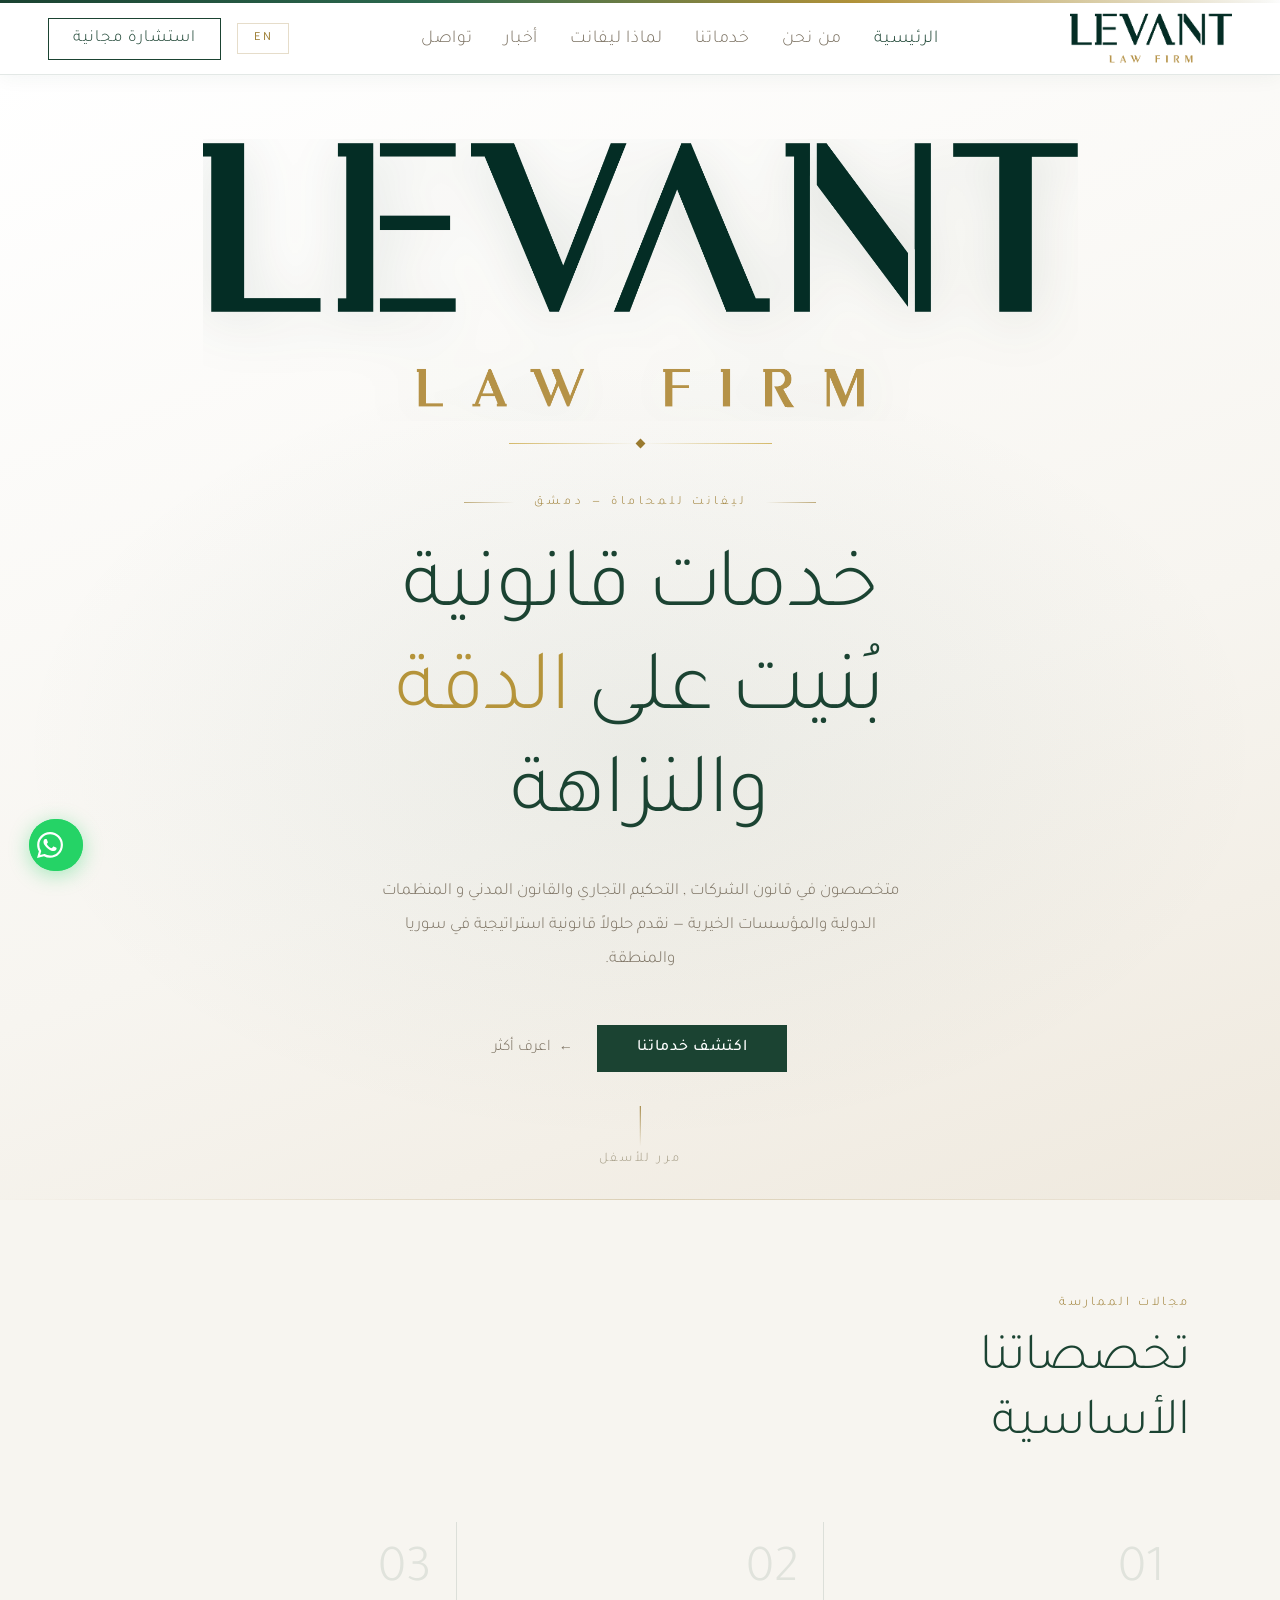
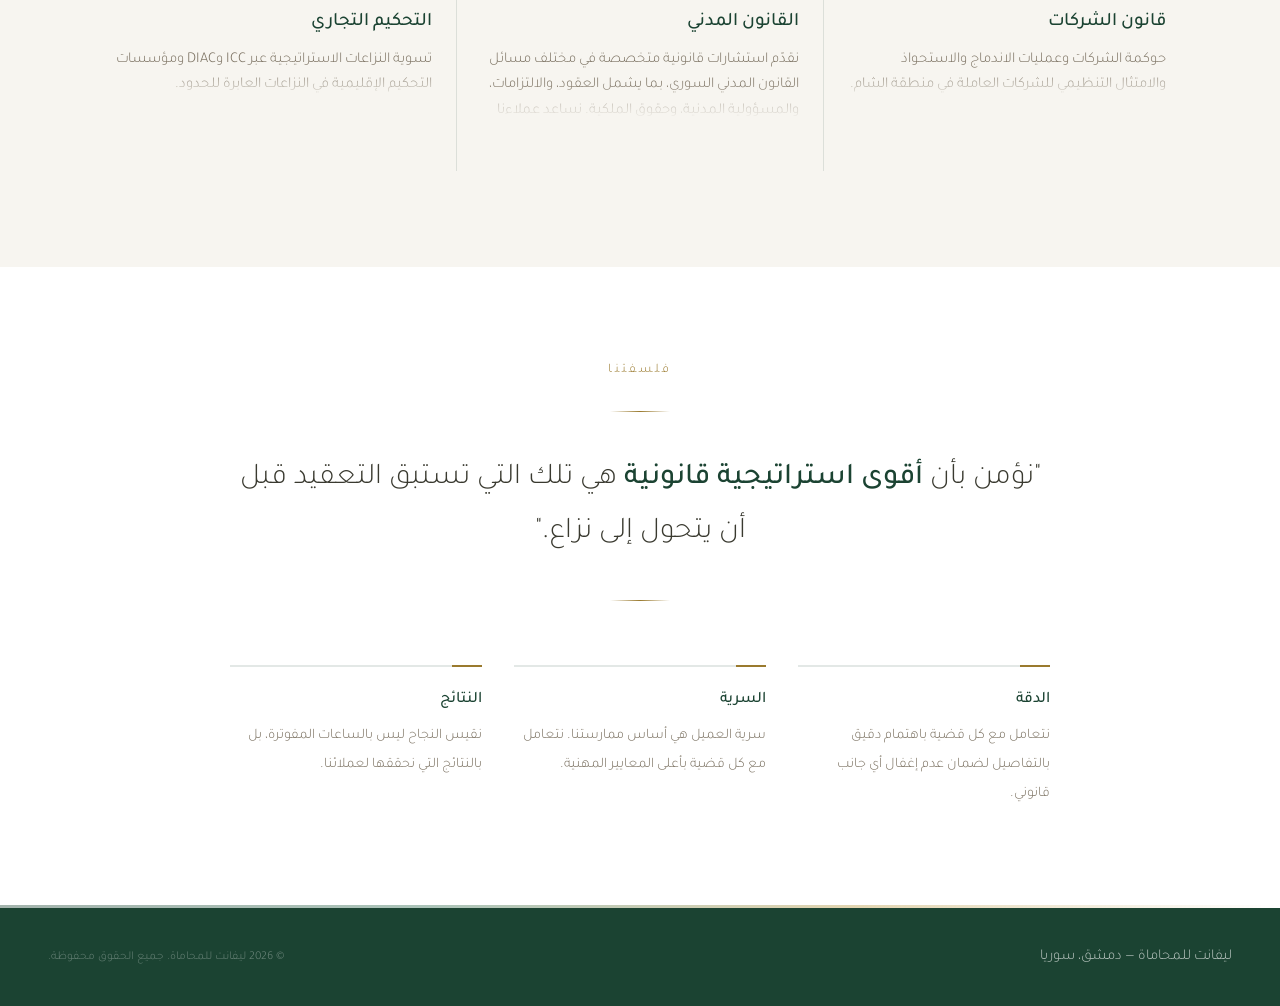
==== commit 9ebe9b9d: "Add files via upload" ====
--- a/index.html
+++ b/index.html
@@ -38,7 +38,7 @@
     <li><a href="#" class="nav-link active" data-page="home"><span data-ar="الرئيسية" data-en="Home"></span></a></li>
     <li><a href="#" class="nav-link" data-page="about"><span data-ar="من نحن" data-en="About"></span></a></li>
     <li><a href="#" class="nav-link" data-page="services"><span data-ar="خدماتنا" data-en="Services"></span></a></li>
-    <li><a href="#" class="nav-link" data-page="team"><span data-ar="فريقنا" data-en="Team"></span></a></li>
+    <li><a href="#" class="nav-link" data-page="team"><span data-ar="لماذا ليفانت" data-en="Why Levant"></span></a></li>
     <li><a href="#" class="nav-link" data-page="news"><span data-ar="أخبار" data-en="News"></span></a></li>
     <li><a href="#" class="nav-link" data-page="contact"><span data-ar="تواصل" data-en="Contact"></span></a></li>
   </ul>
@@ -64,7 +64,7 @@
   <a href="#" data-page="home"><span data-ar="الرئيسية" data-en="Home"></span></a>
   <a href="#" data-page="about"><span data-ar="من نحن" data-en="About"></span></a>
   <a href="#" data-page="services"><span data-ar="خدماتنا" data-en="Services"></span></a>
-  <a href="#" data-page="team"><span data-ar="فريقنا" data-en="Team"></span></a>
+  <a href="#" data-page="team"><span data-ar="لماذا ليفانت" data-en="Why Levant"></span></a>
   <a href="#" data-page="news"><span data-ar="أخبار" data-en="News"></span></a>
   <a href="#" data-page="contact"><span data-ar="تواصل" data-en="Contact"></span></a>
   <a href="#" class="mob-cta" data-page="contact"><span data-ar="استشارة مجانية" data-en="Free Consultation"></span></a>
@@ -282,25 +282,83 @@
 
 
 <!-- ============================================================
-     TEAM PAGE
+     Why Levant
      ============================================================ -->
 <div id="page-team" class="page">
 
-  <section class="section">
-    <div style="text-align:center;margin-bottom:3rem">
-      <span class="section-label"><span data-ar="فريقنا" data-en="Our Team"></span></span>
-      <h2 class="section-title"><span data-ar="محامون بخبرة وكفاءة عالية" data-en="Attorneys of Exceptional Experience"></span></h2>
-    </div>
-    <div class="team-intro">
-      <p><span data-ar="يضم فريق ليفانت للمحاماة نخبة من المحامين ذوي الخبرة الواسعة في مجالات القانون المختلفة، جمعتهم رؤية مشتركة قائمة على التميز والنزاهة والتفاني في خدمة العملاء." data-en="The Levant Law Firm team brings together distinguished attorneys with broad expertise across legal disciplines, united by a shared vision of excellence, integrity and dedication to client service."></span></p>
-    </div>
-    <div class="team-grid team-grid-single">
-      <div class="team-card stagger-in" style="--i:0">
-        <div class="team-avatar">⚖</div>
-        <div class="team-name"><span data-ar="أ. مهند نطفجي" data-en="Att. Mohanad Natfaji"></span></div>
-        <div class="team-role"><span data-ar="المؤسس والشريك الأول" data-en="Founder & Senior Partner"></span></div>
-        <div class="team-bio"><span data-ar="خبرة تمتد لخمسة سنوات في قانون الشركات والتحكيم التجاري الدولي، مع تركيز على تسوية النزاعات التجارية وصياغة العقود. درس القانون في جامعة دمشق" data-en="Five years of experience in corporate law and international commercial arbitration, with a focus on resolving commercial disputes and drafting contracts. Studied law at the University of Damascus."></span></div>
-      </div>
+  <!-- Hero banner -->
+  <section class="why-hero">
+    <div class="why-hero-inner">
+      <span class="section-label"><span data-ar="لماذا نحن" data-en="Why Us"></span></span>
+      <h2 class="section-title"><span data-ar="لماذا تختار ليفانت؟" data-en="Why Choose Levant?"></span></h2>
+      <p class="why-hero-sub"><span data-ar="في عالم قانوني معقد، نحن نقدّم أكثر من مجرد استشارة — نقدّم شراكة حقيقية مبنية على الثقة والكفاءة والنتائج." data-en="In a complex legal world, we offer more than advice — we offer a true partnership built on trust, competence, and results."></span></p>
+    </div>
+  </section>
+
+  <!-- المميزات الست -->
+  <section class="section why-grid-section">
+    <div class="why-grid">
+
+      <div class="why-card stagger-in" style="--i:0">
+        <div class="why-icon">⚖</div>
+        <div class="why-title"><span data-ar="خبرة قانونية متخصصة" data-en="Specialised Legal Expertise"></span></div>
+        <div class="why-desc"><span data-ar="فريقنا متخصص في مجالات دقيقة كالتحكيم الدولي وقانون الشركات والقانون المدني السوري — لا نتعامل مع القانون بشكل عام، بل نتقن ما نقدّمه." data-en="Our team specialises in precise fields — international arbitration, corporate law, and Syrian civil law. We don't generalise; we master what we offer."></span></div>
+      </div>
+
+      <div class="why-card stagger-in" style="--i:1">
+        <div class="why-icon">🤝</div>
+        <div class="why-title"><span data-ar="علاقة مبنية على الثقة" data-en="A Relationship Built on Trust"></span></div>
+        <div class="why-desc"><span data-ar="نؤمن بأن العلاقة مع العميل لا تبدأ بعقد وتنتهي بحكم — بل هي شراكة مستمرة تقوم على الشفافية والوضوح في كل خطوة." data-en="We believe client relationships don't begin with a contract and end with a verdict — they are ongoing partnerships built on transparency and clarity at every step."></span></div>
+      </div>
+
+      <div class="why-card stagger-in" style="--i:2">
+        <div class="why-icon">🌍</div>
+        <div class="why-title"><span data-ar="رؤية محلية وبُعد دولي" data-en="Local Insight, International Reach"></span></div>
+        <div class="why-desc"><span data-ar="نجمع بين المعرفة العميقة بالتشريعات السورية والخبرة في التعامل مع منظمات ومؤسسات دولية — مما يمنحنا قدرة فريدة على تقديم حلول تجمع البُعدين." data-en="We combine deep knowledge of Syrian law with experience dealing with international organisations, giving us a unique ability to bridge both worlds."></span></div>
+      </div>
+
+      <div class="why-card stagger-in" style="--i:3">
+        <div class="why-icon">🔒</div>
+        <div class="why-title"><span data-ar="سرية تامة وأمان مطلق" data-en="Complete Confidentiality"></span></div>
+        <div class="why-desc"><span data-ar="كل ما يُشارك معنا يبقى في دائرة السرية الكاملة. نلتزم بأعلى معايير حماية المعلومات ونُدرك أن ثقة العميل لا تُقدّر بثمن." data-en="Everything shared with us remains strictly confidential. We uphold the highest standards of information protection — client trust is priceless."></span></div>
+      </div>
+
+      <div class="why-card stagger-in" style="--i:4">
+        <div class="why-icon">📋</div>
+        <div class="why-title"><span data-ar="وضوح في الأتعاب والإجراءات" data-en="Fee & Process Transparency"></span></div>
+        <div class="why-desc"><span data-ar="لا مفاجآت في الأتعاب ولا غموض في الإجراءات. نشرح لعملائنا كل خطوة مسبقاً ونلتزم بما نتفق عليه من البداية." data-en="No hidden fees, no procedural ambiguity. We explain every step to our clients in advance and honour what we agree on from the start."></span></div>
+      </div>
+
+      <div class="why-card stagger-in" style="--i:5">
+        <div class="why-icon">🏆</div>
+        <div class="why-title"><span data-ar="نتائج موثوقة وملموسة" data-en="Proven, Tangible Results"></span></div>
+        <div class="why-desc"><span data-ar="سجلنا يتحدث عنّا — قضايا تحكيم دولية ناجحة، عقود محكمة، ونزاعات تجارية حُسمت لصالح عملائنا بكفاءة واحترافية." data-en="Our track record speaks for itself — successful international arbitrations, airtight contracts, and commercial disputes resolved in our clients' favour."></span></div>
+      </div>
+
+    </div>
+  </section>
+
+  <!-- شريط القيم -->
+  <section class="why-values-strip">
+    <div class="why-values-inner">
+      <div class="why-value"><span class="why-value-word" data-ar="الدقة" data-en="Precision"></span></div>
+      <div class="why-value-dot">◆</div>
+      <div class="why-value"><span class="why-value-word" data-ar="النزاهة" data-en="Integrity"></span></div>
+      <div class="why-value-dot">◆</div>
+      <div class="why-value"><span class="why-value-word" data-ar="الكفاءة" data-en="Excellence"></span></div>
+      <div class="why-value-dot">◆</div>
+      <div class="why-value"><span class="why-value-word" data-ar="السرية" data-en="Discretion"></span></div>
+      <div class="why-value-dot">◆</div>
+      <div class="why-value"><span class="why-value-word" data-ar="النتائج" data-en="Results"></span></div>
+    </div>
+  </section>
+
+  <!-- CTA -->
+  <section class="section why-cta-section">
+    <div class="why-cta-box">
+      <h3 class="why-cta-title"><span data-ar="مستعد للبدء؟" data-en="Ready to Begin?"></span></h3>
+      <p class="why-cta-sub"><span data-ar="تواصل معنا اليوم لاستشارة وابدأ بخطوة واثقة نحو حل قانوني فعّال." data-en="Contact us today for a free initial consultation and take a confident first step toward an effective legal solution."></span></p>
+      <a href="#" class="btn-primary" data-page="contact"><span data-ar="احجز استشارتك الآن" data-en="Book Your Consultation"></span></a>
     </div>
   </section>
 
--- a/style.css
+++ b/style.css
@@ -1435,20 +1435,160 @@
   .about-visual { min-height: 320px; }
 }
 
-/* ── Lang toggle spans ── */
+/* ══════════════════════════════════════
+   WHY LEVANT PAGE
+   ══════════════════════════════════════ */
+
+/* Hero */
+.why-hero {
+  background: var(--bg2);
+  border-bottom: 1px solid var(--border);
+  padding: 5rem 2rem 4rem;
+  text-align: center;
+}
+.why-hero-inner {
+  max-width: 680px;
+  margin: 0 auto;
+}
+.why-hero-sub {
+  font-size: 16px;
+  color: var(--muted);
+  line-height: 1.9;
+  margin-top: 1.2rem;
+}
+
+/* Grid */
+.why-grid-section { padding-top: 4rem; padding-bottom: 3rem; }
+.why-grid {
+  display: grid;
+  grid-template-columns: repeat(3, 1fr);
+  gap: 1px;
+  background: var(--border);
+}
+
+.why-card {
+  background: var(--bg);
+  padding: 2.2rem 1.8rem;
+  display: flex;
+  flex-direction: column;
+  gap: 0.8rem;
+  transition: background 0.3s;
+  position: relative;
+  overflow: hidden;
+}
+.why-card::before {
+  content: '';
+  position: absolute;
+  top: 0; left: 0; right: 0;
+  height: 2px;
+  background: linear-gradient(to right, var(--green-mid), var(--gold));
+  transform: scaleX(0);
+  transition: transform 0.4s;
+}
+.why-card:hover { background: var(--surface); }
+.why-card:hover::before { transform: scaleX(1); }
+
+.why-icon {
+  font-size: 28px;
+  line-height: 1;
+  margin-bottom: 0.2rem;
+}
+.why-title {
+  font-family: 'Tajawal', sans-serif;
+  font-size: 17px;
+  font-weight: 600;
+  color: var(--green);
+  line-height: 1.4;
+}
+.why-desc {
+  font-size: 13px;
+  color: var(--muted);
+  line-height: 1.8;
+}
+
+/* Values strip */
+.why-values-strip {
+  background: var(--green);
+  padding: 2rem;
+}
+.why-values-inner {
+  display: flex;
+  align-items: center;
+  justify-content: center;
+  flex-wrap: wrap;
+  gap: 1.5rem;
+  max-width: 800px;
+  margin: 0 auto;
+}
+.why-value-word {
+  font-family: 'Tajawal', sans-serif;
+  font-size: 15px;
+  font-weight: 500;
+  color: rgba(255,255,255,0.9);
+  letter-spacing: 0.15em;
+  text-transform: uppercase;
+}
+.why-value-dot {
+  color: var(--gold);
+  font-size: 8px;
+  opacity: 0.7;
+}
+
+/* CTA */
+.why-cta-section { padding: 5rem 2rem; }
+.why-cta-box {
+  max-width: 580px;
+  margin: 0 auto;
+  text-align: center;
+  border: 1px solid var(--border-gold);
+  padding: 3.5rem 3rem;
+  position: relative;
+}
+.why-cta-box::before {
+  content: '';
+  position: absolute;
+  inset: 6px;
+  border: 0.5px solid var(--border-gold);
+  opacity: 0.3;
+  pointer-events: none;
+}
+.why-cta-title {
+  font-family: 'Tajawal', sans-serif;
+  font-size: 28px;
+  font-weight: 600;
+  color: var(--green);
+  margin-bottom: 1rem;
+}
+.why-cta-sub {
+  font-size: 15px;
+  color: var(--muted);
+  line-height: 1.9;
+  margin-bottom: 2rem;
+}
+
+/* Responsive */
+@media (max-width: 900px) {
+  .why-grid { grid-template-columns: 1fr 1fr; }
+  .why-cta-box { padding: 2.5rem 1.5rem; }
+}
+@media (max-width: 600px) {
+  .why-grid { grid-template-columns: 1fr; }
+  .why-values-inner { gap: 1rem; }
+}
+
+/* Lang spans */
 .lang-en { display: none; }
 .lang-ar { display: inline; }
 body.lang-en-active .lang-en { display: inline; }
 body.lang-en-active .lang-ar { display: none; }
 
-/* ── Read More / Collapse ── */
+/* Read More */
 .service-desc.collapsed {
   max-height: 4.8em;
   overflow: hidden;
   -webkit-mask-image: linear-gradient(to bottom, black 50%, transparent 100%);
   mask-image: linear-gradient(to bottom, black 50%, transparent 100%);
 }
-
 .service-desc.expanded {
   max-height: 600px;
   overflow: hidden;
@@ -1456,7 +1596,6 @@
   mask-image: none;
   transition: max-height 0.4s cubic-bezier(0.23,1,0.32,1);
 }
-
 .read-more-btn {
   display: inline-block !important;
   opacity: 1 !important;
@@ -1474,12 +1613,9 @@
 }
 .read-more-btn:hover { opacity: 0.7 !important; }
 
-/* ── Service card equal height ── */
+/* Equal height service cards */
 .services-grid,
-.services-grid-full {
-  align-items: stretch;
-}
-
+.services-grid-full { align-items: stretch; }
 .service-card {
   display: flex;
   flex-direction: column;
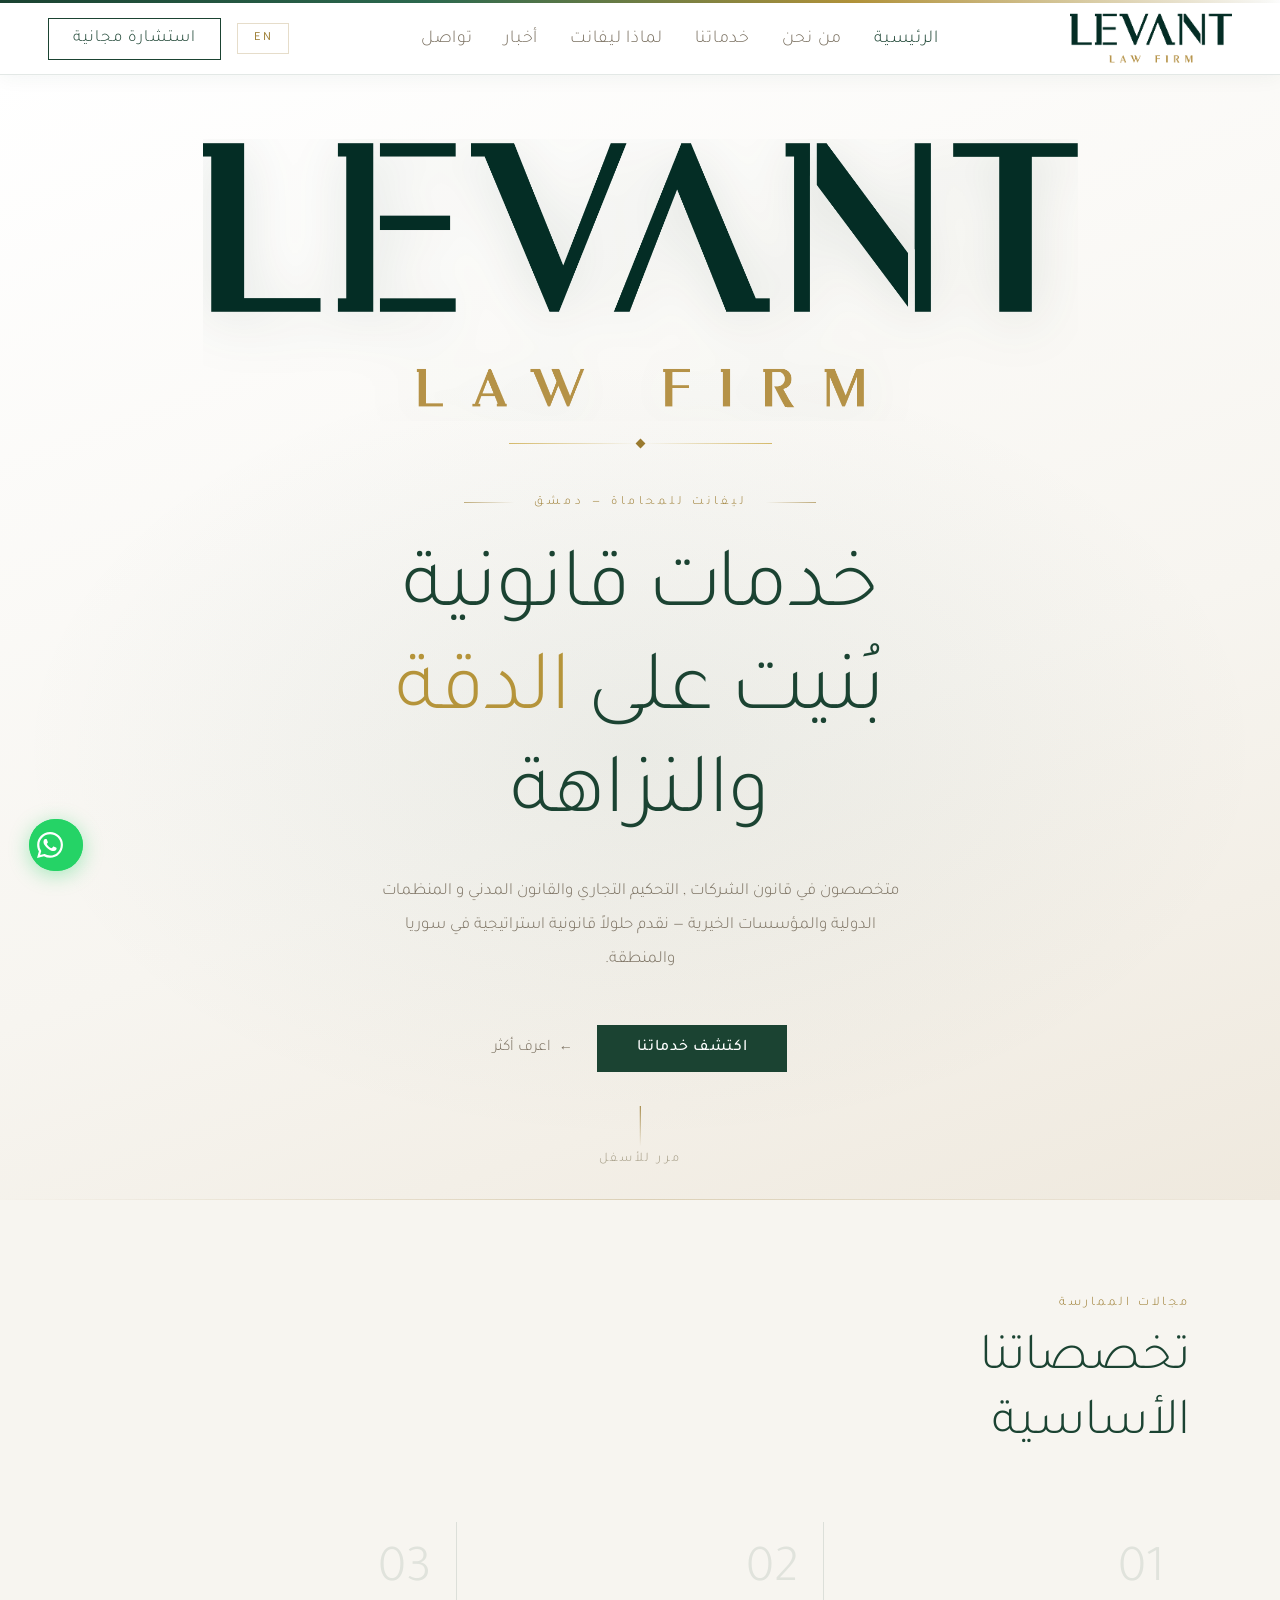
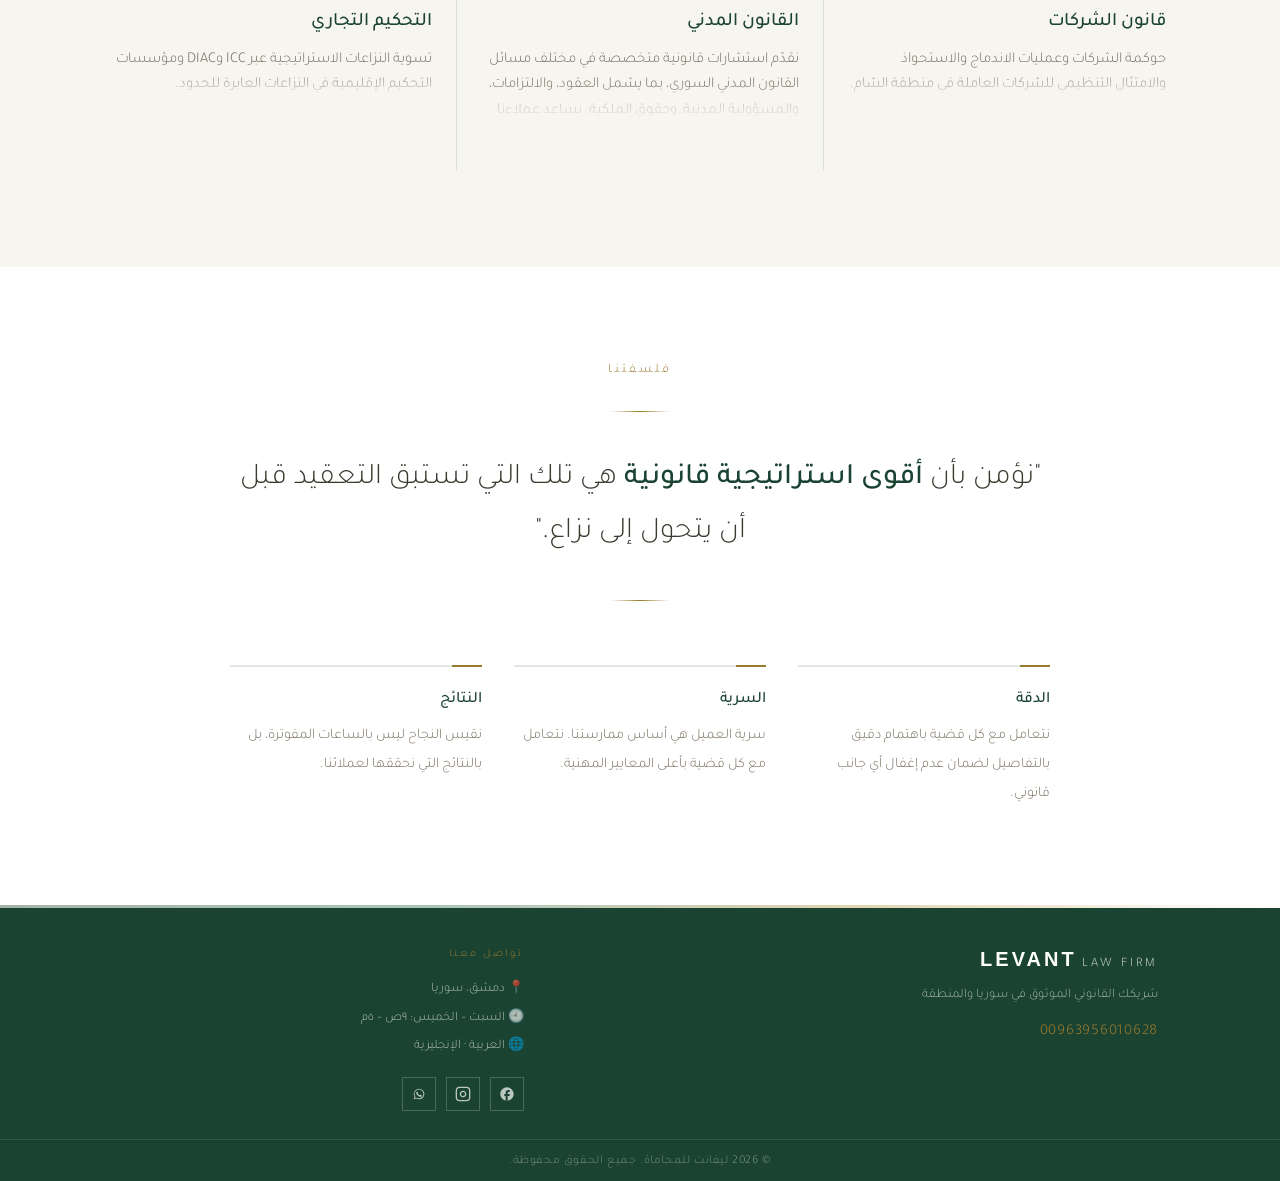
==== commit ff08c287: "Add files via upload" ====
--- a/index.html
+++ b/index.html
@@ -1,6 +1,15 @@
 <!DOCTYPE html>
 <html lang="ar" dir="rtl" data-lang="ar">
 <head>
+  <!-- Google tag (gtag.js) -->
+  <script async src="https://www.googletagmanager.com/gtag/js?id=G-BDRZQ44QG5"></script>
+  <script>
+    window.dataLayer = window.dataLayer || [];
+    function gtag(){dataLayer.push(arguments);}
+    gtag('js', new Date());
+    gtag('config', 'G-BDRZQ44QG5');
+  </script>
+
   <meta charset="UTF-8">
   <meta name="viewport" content="width=device-width, initial-scale=1.0">
   <title>Levant Law Firm | ليفانت للمحاماة</title>
@@ -464,7 +473,7 @@
           <div class="info-label"><span data-ar="للتواصل" data-en="Contact"></span></div>
           <div class="info-value">
             <strong>info@levantlaw.com</strong>
-            963956010628+
+            00963956010628
           </div>
         </div>
         <div class="info-block">
@@ -513,10 +522,40 @@
 <div class="green-bar" style="opacity:0.4"></div>
 <footer>
   <div class="footer-inner">
-    <div class="footer-brand"><span data-ar="ليفانت للمحاماة — دمشق، سوريا" data-en="Levant Law Firm — Damascus, Syria"></span></div>
-    <div class="footer-copy"><span data-ar="© 2026 ليفانت للمحاماة. جميع الحقوق محفوظة." data-en="© 2026 Levant Law Firm. All rights reserved."></span></div>
+
+    <div class="footer-col">
+      <div class="footer-logo-text">LEVANT<span class="footer-logo-sub"> LAW FIRM</span></div>
+      <div class="footer-tagline"><span data-ar="شريكك القانوني الموثوق في سوريا والمنطقة" data-en="Your trusted legal partner in Syria and the region"></span></div>
+      <a href="tel:+963956010628" class="footer-phone">00963956010628</a>
+    </div>
+
+    <div class="footer-col">
+      <div class="footer-col-title"><span data-ar="تواصل معنا" data-en="Get In Touch"></span></div>
+      <div class="footer-contact-info">
+        <div><span data-ar="📍 دمشق، سوريا" data-en="📍 Damascus, Syria"></span></div>
+        <div><span data-ar="🕘 السبت – الخميس: ٩ص – ٥م" data-en="🕘 Sat – Thu: 9AM – 5PM"></span></div>
+        <div><span data-ar="🌐 العربية · الإنجليزية" data-en="🌐 Arabic · English"></span></div>
+      </div>
+      <div class="footer-social">
+        <a href="https://www.facebook.com/share/1JF1FMvL7A/" target="_blank" rel="noopener" aria-label="Facebook" class="footer-social-link">
+          <svg viewBox="0 0 24 24" fill="currentColor" width="16" height="16"><path d="M22 12c0-5.52-4.48-10-10-10S2 6.48 2 12c0 4.84 3.44 8.87 8 9.8V15H8v-3h2V9.5C10 7.57 11.57 6 13.5 6H16v3h-2c-.55 0-1 .45-1 1v2h3v3h-3v6.95c5.05-.5 9-4.76 9-9.95z"/></svg>
+        </a>
+        <a href="https://www.instagram.com/levantlawfirm" target="_blank" rel="noopener" aria-label="Instagram" class="footer-social-link">
+          <svg viewBox="0 0 24 24" fill="none" stroke="currentColor" stroke-width="2" width="16" height="16"><rect x="2" y="2" width="20" height="20" rx="5"/><path d="M16 11.37A4 4 0 1 1 12.63 8 4 4 0 0 1 16 11.37z"/><line x1="17.5" y1="6.5" x2="17.51" y2="6.5"/></svg>
+        </a>
+        <a href="https://wa.me/963956010628" target="_blank" rel="noopener" aria-label="WhatsApp" class="footer-social-link">
+          <svg viewBox="0 0 24 24" fill="currentColor" width="16" height="16"><path d="M17.6 6.32A7.85 7.85 0 0 0 12.05 4a7.94 7.94 0 0 0-6.9 11.9L4 20l4.2-1.1a7.93 7.93 0 0 0 3.8 1h.05A7.94 7.94 0 0 0 17.6 6.32zm-5.55 12.2a6.6 6.6 0 0 1-3.36-.92l-.24-.14-2.5.65.66-2.43-.16-.25a6.59 6.59 0 0 1 10.2-8.2 6.55 6.55 0 0 1 1.94 4.66 6.61 6.61 0 0 1-6.54 6.63zm3.6-4.93c-.2-.1-1.16-.57-1.34-.64-.18-.06-.31-.1-.44.1-.13.2-.5.64-.62.77-.11.13-.23.14-.42.05a5.3 5.3 0 0 1-1.58-.97 5.94 5.94 0 0 1-1.1-1.36c-.11-.2 0-.3.07-.4.07-.1.16-.18.25-.27.08-.08.11-.14.16-.24.05-.1.02-.18-.03-.27-.05-.1-.45-1.08-.62-1.48-.16-.4-.33-.34-.45-.34-.12 0-.26-.01-.4-.01-.14 0-.36.05-.55.27-.2.21-.74.72-.74 1.76 0 1.04.76 2.04.87 2.19.1.14 1.47 2.24 3.57 3.05 1.78.68 2.14.55 2.53.51.39-.04 1.16-.47 1.33-.93.16-.45.16-.84.11-.92-.05-.08-.18-.13-.38-.23z"/></svg>
+        </a>
+      </div>
+    </div>
+
+  </div>
+  <div class="footer-bottom">
+    <span data-ar="© 2026 ليفانت للمحاماة. جميع الحقوق محفوظة." data-en="© 2026 Levant Law Firm. All rights reserved."></span>
   </div>
 </footer>
+
+<button id="backToTop" onclick="scrollToTop()" aria-label="Back to top">↑</button>
 
 <script src="main.js"></script>
 
--- a/style.css
+++ b/style.css
@@ -732,14 +732,34 @@
   color: var(--muted);
 }
 
-.news-read {
-  display: inline-flex;
-  align-items: center;
-  gap: 6px;
-  margin-top: 1.5rem;
-  font-size: 12px;
-  color: var(--gold-light);
-}
+.news-excerpt.news-collapsed {
+  max-height: 4em;
+  overflow: hidden;
+  -webkit-mask-image: linear-gradient(to bottom, black 40%, transparent 100%);
+  mask-image: linear-gradient(to bottom, black 40%, transparent 100%);
+  transition: max-height 0.4s cubic-bezier(0.23,1,0.32,1);
+}
+.news-excerpt.news-expanded {
+  max-height: 1000px;
+  -webkit-mask-image: none;
+  mask-image: none;
+  transition: max-height 0.5s cubic-bezier(0.23,1,0.32,1);
+}
+
+.news-read-btn {
+  background: none;
+  border: none;
+  color: var(--gold);
+  font-size: 13px;
+  letter-spacing: 0.06em;
+  cursor: pointer;
+  padding: 0.5rem 0 0;
+  margin-top: 0.25rem;
+  font-family: inherit;
+  display: inline-block;
+  transition: opacity 0.2s;
+}
+.news-read-btn:hover { opacity: 0.7; }
 
 /* ===== CONTACT ===== */
 .contact-bg { background: var(--bg2); }
@@ -826,32 +846,6 @@
   color: var(--green);
   font-weight: 500;
   display: block;
-}
-
-/* ===== FOOTER ===== */
-footer {
-  background: var(--green);
-  border-top: none;
-  padding: 2.5rem 3rem;
-}
-
-.footer-inner {
-  display: flex;
-  justify-content: space-between;
-  align-items: center;
-  max-width: 1200px;
-  margin: 0 auto;
-}
-
-.footer-brand {
-  font-family: 'Tajawal', sans-serif;
-  font-size: 14px;
-  color: rgba(255, 255, 255, 0.7);
-}
-
-.footer-copy {
-  font-size: 11px;
-  color: rgba(255, 255, 255, 0.35);
 }
 
 /* ===== RESPONSIVE ===== */
@@ -869,7 +863,6 @@
   .contact-inner { grid-template-columns: 1fr; gap: 3rem; }
   .section { padding: 4rem 1.5rem; }
   .stats-grid { padding: 3rem 1.5rem; }
-  .footer-inner { flex-direction: column; gap: 1rem; text-align: center; }
 }
 
 @media (max-width: 600px) {
@@ -1620,3 +1613,166 @@
   display: flex;
   flex-direction: column;
 }
+
+/* ══════════════════════════════════════
+   FOOTER ENHANCED
+   ══════════════════════════════════════ */
+footer {
+  background: var(--green);
+  color: rgba(255,255,255,0.85);
+  margin-top: 0;
+  border-top: none;
+  padding: 0;
+}
+
+.footer-inner {
+  display: grid;
+  grid-template-columns: 1.5fr 1fr;
+  gap: 2rem;
+  max-width: 1100px;
+  margin: 0 auto;
+  padding: 2.5rem 2rem 1.75rem;
+}
+
+.footer-col { min-width: 0; }
+
+.footer-logo-text {
+  font-family: 'Tajawal', sans-serif;
+  font-size: 20px;
+  font-weight: 700;
+  color: #fff;
+  letter-spacing: 0.15em;
+  margin-bottom: 0.75rem;
+}
+.footer-logo-sub {
+  font-weight: 300;
+  font-size: 13px;
+  letter-spacing: 0.2em;
+  opacity: 0.7;
+}
+.footer-tagline {
+  font-size: 13px;
+  color: rgba(255,255,255,0.6);
+  line-height: 1.7;
+  margin-bottom: 1rem;
+}
+.footer-phone {
+  display: inline-block;
+  color: var(--gold);
+  font-size: 15px;
+  text-decoration: none;
+  letter-spacing: 0.05em;
+  transition: opacity 0.2s;
+}
+.footer-phone:hover { opacity: 0.75; }
+
+.footer-col-title {
+  font-family: 'Tajawal', sans-serif;
+  font-size: 11px;
+  letter-spacing: 0.2em;
+  text-transform: uppercase;
+  color: var(--gold);
+  margin-bottom: 1.2rem;
+}
+
+.footer-nav {
+  display: flex;
+  flex-direction: column;
+  gap: 0.6rem;
+}
+.footer-nav a {
+  color: rgba(255,255,255,0.65);
+  text-decoration: none;
+  font-size: 14px;
+  transition: color 0.2s;
+}
+.footer-nav a:hover { color: #fff; }
+
+.footer-contact-info {
+  display: flex;
+  flex-direction: column;
+  gap: 0.5rem;
+  font-size: 13px;
+  color: rgba(255,255,255,0.65);
+  margin-bottom: 1.2rem;
+  line-height: 1.6;
+}
+
+.footer-social {
+  display: flex;
+  gap: 0.6rem;
+}
+.footer-social-link {
+  width: 34px;
+  height: 34px;
+  border: 1px solid rgba(255,255,255,0.2);
+  color: rgba(255,255,255,0.7);
+  display: flex;
+  align-items: center;
+  justify-content: center;
+  font-size: 11px;
+  font-weight: 600;
+  letter-spacing: 0;
+  text-decoration: none;
+  text-transform: uppercase;
+  transition: background 0.2s, color 0.2s;
+}
+.footer-social-link:hover {
+  background: var(--gold);
+  color: #fff;
+  border-color: var(--gold);
+}
+
+.footer-bottom {
+  border-top: 1px solid rgba(255,255,255,0.1);
+  text-align: center;
+  padding: 0.85rem 2rem;
+  font-size: 12px;
+  color: rgba(255,255,255,0.4);
+  letter-spacing: 0.05em;
+}
+
+@media (max-width: 900px) {
+  .footer-inner {
+    grid-template-columns: 1fr;
+    gap: 2rem;
+    padding: 3rem 1.5rem 2rem;
+    text-align: center;
+  }
+  .footer-social { justify-content: center; }
+}
+
+/* ── Back To Top ── */
+#backToTop {
+  position: fixed;
+  bottom: 5.5rem;
+  left: 1.8rem;
+  width: 42px;
+  height: 42px;
+  background: var(--green);
+  color: #fff;
+  border: none;
+  font-size: 18px;
+  cursor: pointer;
+  opacity: 0;
+  visibility: hidden;
+  transition: opacity 0.3s, visibility 0.3s, background 0.2s;
+  z-index: 900;
+  display: flex;
+  align-items: center;
+  justify-content: center;
+}
+#backToTop.visible {
+  opacity: 1;
+  visibility: visible;
+}
+#backToTop:hover { background: var(--gold); }
+
+/* ── Reduced Motion ── */
+@media (prefers-reduced-motion: reduce) {
+  *, *::before, *::after {
+    animation-duration: 0.01ms !important;
+    animation-iteration-count: 1 !important;
+    transition-duration: 0.01ms !important;
+  }
+}
